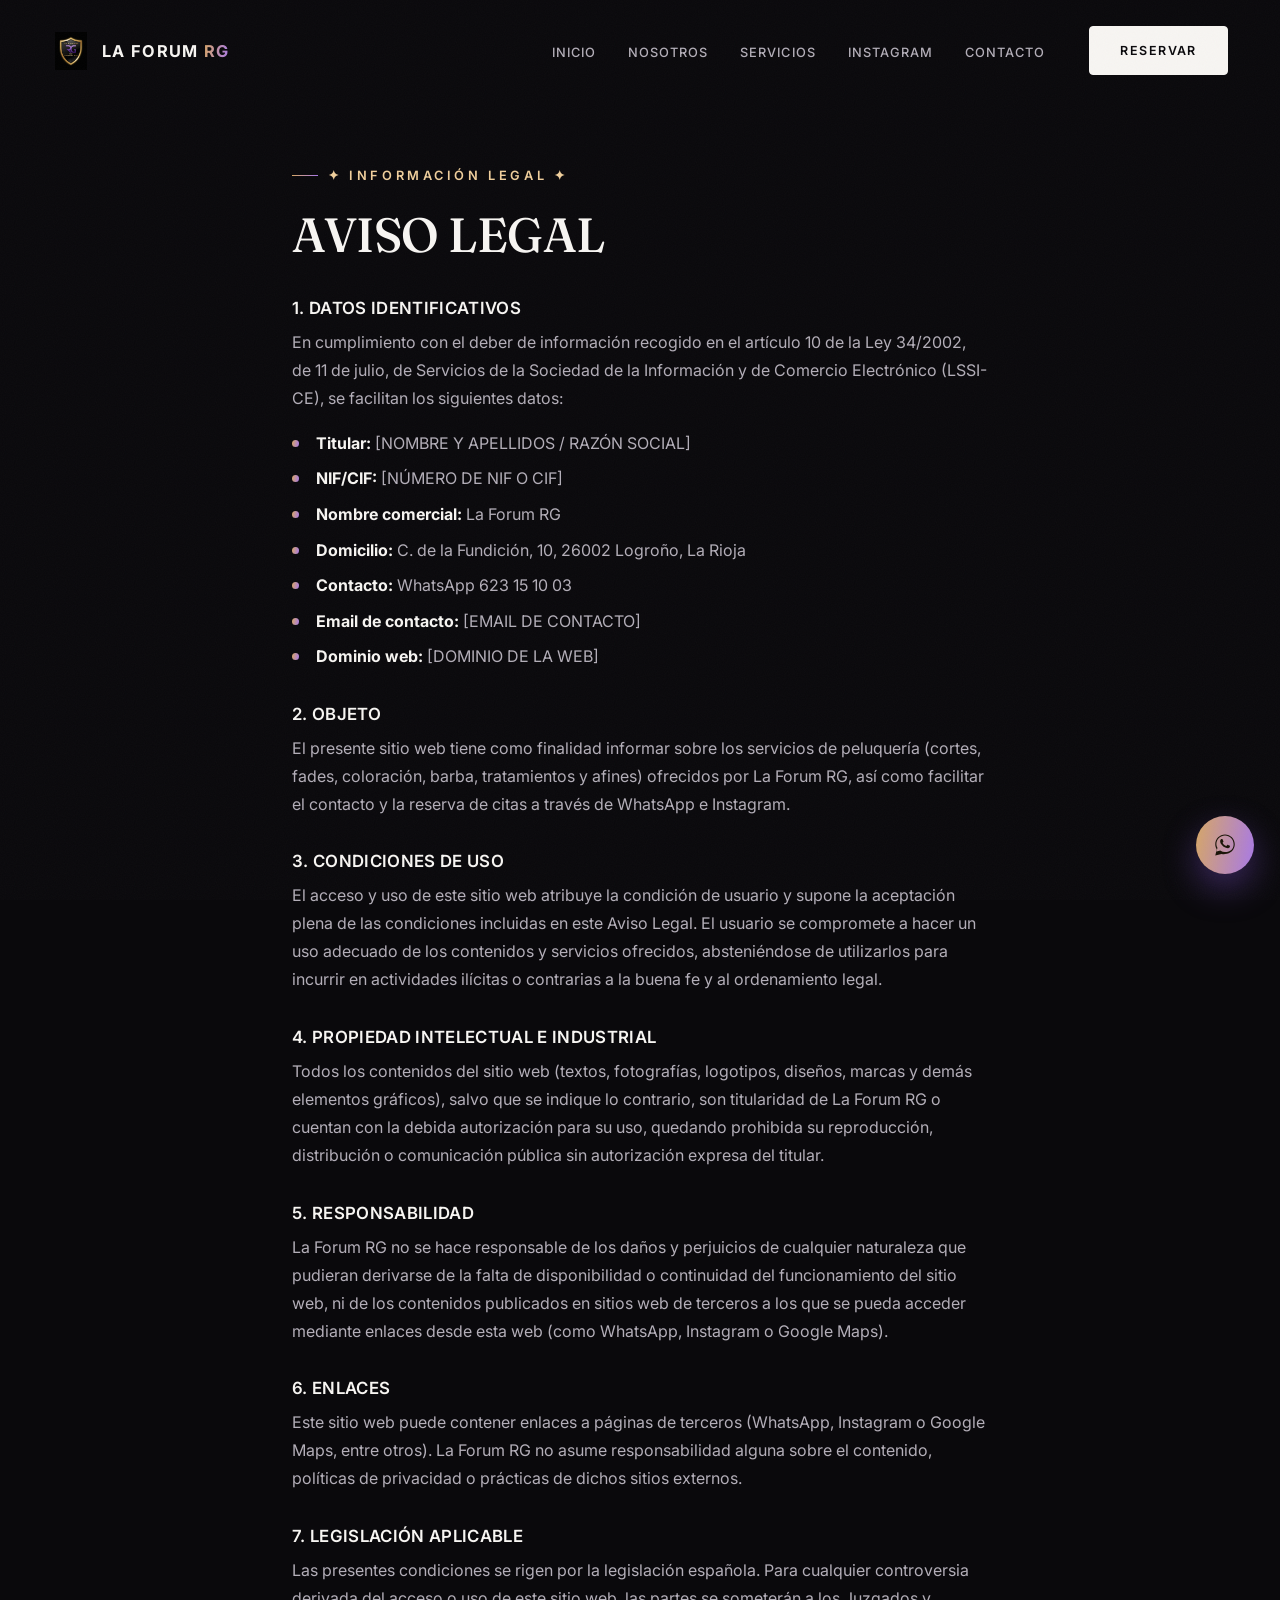
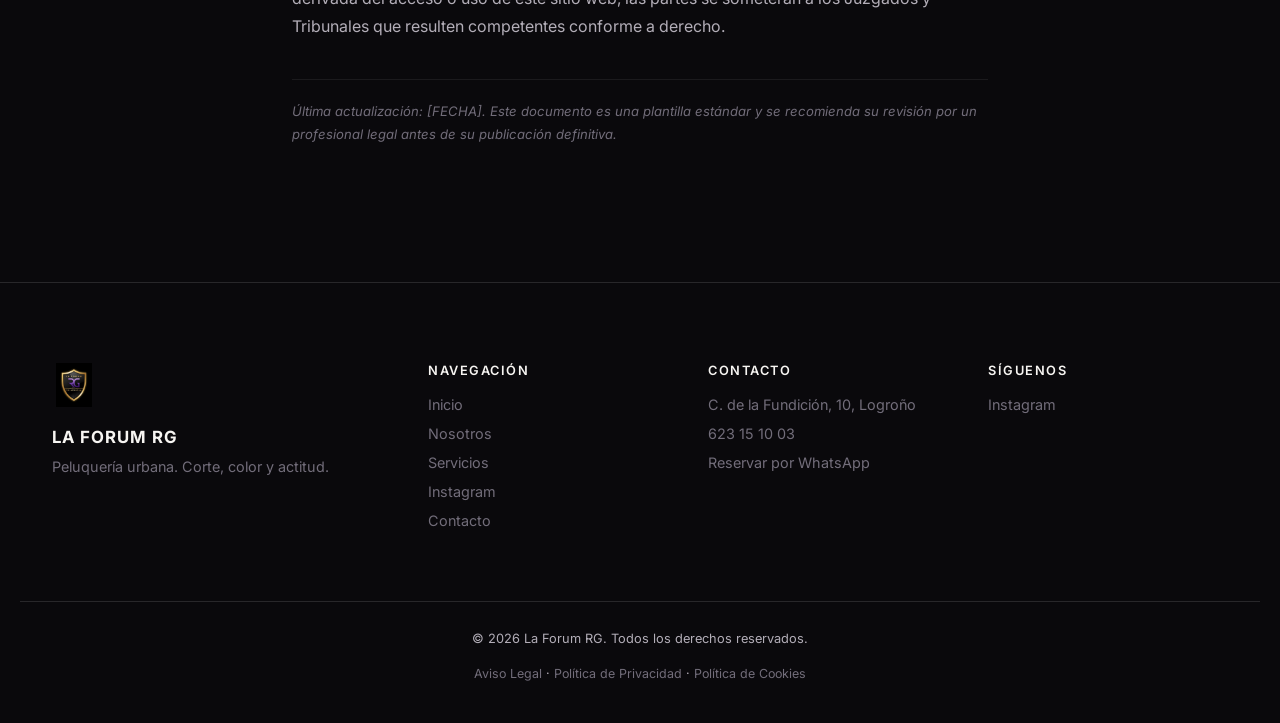
==== aviso-legal.html @ f83488c3 "Add files via upload" ====
<!DOCTYPE html>
<html lang="es">
<head>
<meta charset="UTF-8">
<meta name="viewport" content="width=device-width, initial-scale=1.0">
<title>Aviso Legal | La Forum RG</title>
<meta name="description" content="Aviso legal de La Forum RG, peluquería urbana en Logroño.">
<link rel="icon" type="image/jpeg" href="assets/logo.jpg">

<link rel="preconnect" href="https://fonts.googleapis.com">
<link rel="preconnect" href="https://fonts.gstatic.com" crossorigin>
<link href="https://fonts.googleapis.com/css2?family=Fraunces:opsz,wght@9..144,400;9..144,500;9..144,600&family=Inter:wght@300;400;500;600;700&display=swap" rel="stylesheet">

<link rel="stylesheet" href="css/style.css">
</head>
<body>

<div class="grain"></div>

<!-- ===================== HEADER ===================== -->
<header class="site-header" id="siteHeader">
  <div class="container header-inner">
    <a href="index.html#inicio" class="brand">
      <img src="assets/logo.jpg" alt="La Forum RG logo" class="brand-logo">
      <span class="brand-text">La Forum <span class="accent">RG</span></span>
    </a>

    <nav class="main-nav" id="mainNav">
      <ul>
        <li><a href="index.html#inicio" class="nav-link">Inicio</a></li>
        <li><a href="index.html#nosotros" class="nav-link">Nosotros</a></li>
        <li><a href="index.html#servicios" class="nav-link">Servicios</a></li>
        <li><a href="index.html#instagram" class="nav-link">Instagram</a></li>
        <li><a href="index.html#contacto" class="nav-link">Contacto</a></li>
      </ul>
      <a href="https://wa.me/34623151003?text=Hola%2C%20quiero%20reservar%20una%20cita%20en%20La%20Forum%20RG" target="_blank" rel="noopener" class="btn btn-solid nav-cta">Reservar</a>
    </nav>

    <button class="nav-toggle" id="navToggle" aria-label="Abrir menú" aria-expanded="false">
      <span></span><span></span><span></span>
    </button>
  </div>
</header>

<main>
  <section class="legal-page">
    <div class="container legal-content">
      <span class="overline">✦ Información Legal ✦</span>
      <h1>Aviso Legal</h1>

      <h2>1. Datos identificativos</h2>
      <p>
        En cumplimiento con el deber de información recogido en el artículo 10 de la
        Ley 34/2002, de 11 de julio, de Servicios de la Sociedad de la Información y
        de Comercio Electrónico (LSSI-CE), se facilitan los siguientes datos:
      </p>
      <ul class="legal-list">
        <li><strong>Titular:</strong> [NOMBRE Y APELLIDOS / RAZÓN SOCIAL]</li>
        <li><strong>NIF/CIF:</strong> [NÚMERO DE NIF O CIF]</li>
        <li><strong>Nombre comercial:</strong> La Forum RG</li>
        <li><strong>Domicilio:</strong> C. de la Fundición, 10, 26002 Logroño, La Rioja</li>
        <li><strong>Contacto:</strong> WhatsApp 623 15 10 03</li>
        <li><strong>Email de contacto:</strong> [EMAIL DE CONTACTO]</li>
        <li><strong>Dominio web:</strong> [DOMINIO DE LA WEB]</li>
      </ul>

      <h2>2. Objeto</h2>
      <p>
        El presente sitio web tiene como finalidad informar sobre los servicios de
        peluquería (cortes, fades, coloración, barba, tratamientos y afines) ofrecidos
        por La Forum RG, así como facilitar el contacto y la reserva de citas a través
        de WhatsApp e Instagram.
      </p>

      <h2>3. Condiciones de uso</h2>
      <p>
        El acceso y uso de este sitio web atribuye la condición de usuario y supone la
        aceptación plena de las condiciones incluidas en este Aviso Legal. El usuario se
        compromete a hacer un uso adecuado de los contenidos y servicios ofrecidos,
        absteniéndose de utilizarlos para incurrir en actividades ilícitas o contrarias
        a la buena fe y al ordenamiento legal.
      </p>

      <h2>4. Propiedad intelectual e industrial</h2>
      <p>
        Todos los contenidos del sitio web (textos, fotografías, logotipos, diseños,
        marcas y demás elementos gráficos), salvo que se indique lo contrario, son
        titularidad de La Forum RG o cuentan con la debida autorización para su uso,
        quedando prohibida su reproducción, distribución o comunicación pública sin
        autorización expresa del titular.
      </p>

      <h2>5. Responsabilidad</h2>
      <p>
        La Forum RG no se hace responsable de los daños y perjuicios de cualquier
        naturaleza que pudieran derivarse de la falta de disponibilidad o continuidad
        del funcionamiento del sitio web, ni de los contenidos publicados en sitios web
        de terceros a los que se pueda acceder mediante enlaces desde esta web (como
        WhatsApp, Instagram o Google Maps).
      </p>

      <h2>6. Enlaces</h2>
      <p>
        Este sitio web puede contener enlaces a páginas de terceros (WhatsApp, Instagram
        o Google Maps, entre otros). La Forum RG no asume responsabilidad alguna sobre
        el contenido, políticas de privacidad o prácticas de dichos sitios externos.
      </p>

      <h2>7. Legislación aplicable</h2>
      <p>
        Las presentes condiciones se rigen por la legislación española. Para cualquier
        controversia derivada del acceso o uso de este sitio web, las partes se
        someterán a los Juzgados y Tribunales que resulten competentes conforme a
        derecho.
      </p>

      <p class="legal-note">
        Última actualización: [FECHA]. Este documento es una plantilla estándar y se
        recomienda su revisión por un profesional legal antes de su publicación
        definitiva.
      </p>
    </div>
  </section>
</main>

<!-- ===================== FOOTER ===================== -->
<footer class="site-footer">
  <div class="container footer-inner">
    <div class="footer-brand">
      <img src="assets/logo.jpg" alt="La Forum RG" class="footer-logo">
      <p>La Forum RG</p>
      <span>Peluquería urbana. Corte, color y actitud.</span>
    </div>

    <div class="footer-links">
      <h4>Navegación</h4>
      <a href="index.html#inicio">Inicio</a>
      <a href="index.html#nosotros">Nosotros</a>
      <a href="index.html#servicios">Servicios</a>
      <a href="index.html#instagram">Instagram</a>
      <a href="index.html#contacto">Contacto</a>
    </div>

    <div class="footer-links">
      <h4>Contacto</h4>
      <a href="https://www.google.com/maps/search/?api=1&query=C.+de+la+Fundici%C3%B3n%2C+10%2C+26002+Logro%C3%B1o%2C+La+Rioja" target="_blank" rel="noopener">C. de la Fundición, 10, Logroño</a>
      <a href="https://wa.me/34623151003" target="_blank" rel="noopener">623 15 10 03</a>
      <a href="https://wa.me/34623151003?text=Hola%2C%20quiero%20reservar%20una%20cita%20en%20La%20Forum%20RG" target="_blank" rel="noopener">Reservar por WhatsApp</a>
    </div>

    <div class="footer-links">
      <h4>Síguenos</h4>
      <a href="https://www.instagram.com/laforumrg_peluqueria/" target="_blank" rel="noopener">Instagram</a>
    </div>
  </div>

  <div class="footer-bottom">
    <p>© <span id="year"></span> La Forum RG. Todos los derechos reservados.</p>
    <p class="legal-links">
      <a href="aviso-legal.html">Aviso Legal</a> ·
      <a href="privacidad.html">Política de Privacidad</a> ·
      <a href="cookies.html">Política de Cookies</a>
    </p>
  </div>
</footer>

<a href="https://wa.me/34623151003?text=Hola%2C%20quiero%20reservar%20una%20cita%20en%20La%20Forum%20RG" target="_blank" rel="noopener" class="floating-cta" aria-label="Reservar por WhatsApp">
  <svg viewBox="0 0 32 32" fill="currentColor"><path d="M16.001 3C9.373 3 4 8.373 4 15c0 2.386.703 4.61 1.912 6.474L4 29l7.727-1.877A11.94 11.94 0 0 0 16 27c6.627 0 12-5.373 12-12S22.628 3 16.001 3Zm.001 21.6c-1.98 0-3.83-.54-5.42-1.48l-.39-.23-4.59 1.11 1.13-4.47-.25-.4A9.55 9.55 0 0 1 5.4 15c0-5.85 4.75-10.6 10.6-10.6S26.6 9.15 26.6 15 22.85 24.6 16.002 24.6Zm5.53-7.9c-.3-.15-1.77-.87-2.05-.97-.27-.1-.47-.15-.67.15-.2.3-.77.97-.94 1.17-.17.2-.35.22-.65.07-.3-.15-1.26-.46-2.4-1.47-.89-.79-1.48-1.77-1.66-2.07-.17-.3-.02-.46.13-.61.14-.14.3-.35.45-.52.15-.17.2-.3.3-.5.1-.2.05-.37-.02-.52-.07-.15-.67-1.62-.92-2.22-.24-.58-.49-.5-.67-.51h-.57c-.2 0-.52.07-.79.37-.27.3-1.04 1.02-1.04 2.48 0 1.46 1.07 2.87 1.22 3.07.15.2 2.1 3.2 5.08 4.49.71.31 1.26.49 1.69.63.71.23 1.36.2 1.87.12.57-.08 1.77-.72 2.02-1.42.25-.7.25-1.3.17-1.42-.07-.13-.27-.2-.57-.35Z"/></svg>
</a>

<script src="js/script.js"></script>
</body>
</html>
---- css/style.css ----
/* =============================================================
   LA FORUM RG — Peluquería Urbana — Stylesheet
   Estética: editorial, minimalista, oscura — negro + oro + morado
============================================================= */

:root{
  --black: #0a090c;
  --black-2: #111014;
  --black-3: #18161c;
  --line: rgba(255,255,255,.12);
  --line-soft: rgba(255,255,255,.07);
  --white: #f7f5f2;
  --muted: #b3aeb8;
  --muted-2: #726d7a;
  --gold: #d7a765;
  --gold-light: #f0cf9c;
  --purple: #a879e8;
  --purple-deep: #7c4fd1;
  --gradient: linear-gradient(100deg, var(--gold), var(--purple));

  --font-display: 'Fraunces', serif;
  --font-body: 'Inter', sans-serif;

  --container: 1240px;
  --radius: 4px;
  --transition: .4s cubic-bezier(.25,.8,.25,1);
}

*, *::before, *::after{ box-sizing: border-box; }

html{ scroll-behavior: smooth; }

body{
  margin: 0;
  font-family: var(--font-body);
  font-weight: 400;
  color: var(--muted);
  background: var(--black);
  -webkit-font-smoothing: antialiased;
  overflow-x: hidden;
}

h1, h2, h3, h4{
  font-family: var(--font-display);
  font-weight: 500;
  color: var(--white);
  margin: 0 0 .5em;
  letter-spacing: 0;
}

h1, h2{ text-transform: uppercase; letter-spacing: -.01em; }
h3, h4{ font-family: var(--font-body); font-weight: 600; text-transform: none; }

em{
  font-style: normal;
  font-family: var(--font-display);
  background: var(--gradient);
  -webkit-background-clip: text;
  background-clip: text;
  color: transparent;
}

p{ line-height: 1.75; color: var(--muted); margin: 0 0 1em; }

a{ color: inherit; text-decoration: none; }

img{ max-width: 100%; display: block; }

ul{ list-style: none; margin: 0; padding: 0; }

.container{
  max-width: var(--container);
  margin: 0 auto;
  padding: 0 32px;
}

/* subtle grain texture */
.grain{
  position: fixed;
  inset: 0;
  pointer-events: none;
  z-index: 9999;
  opacity: .03;
  background-image: url("data:image/svg+xml,%3Csvg xmlns='http://www.w3.org/2000/svg' width='120' height='120'%3E%3Cfilter id='n'%3E%3CfeTurbulence type='fractalNoise' baseFrequency='0.9' numOctaves='2' stitchTiles='stitch'/%3E%3C/filter%3E%3Crect width='100%25' height='100%25' filter='url(%23n)'/%3E%3C/svg%3E");
}

/* =============================================================
   PRELOADER
============================================================= */
#preloader{
  position: fixed;
  inset: 0;
  background: var(--black);
  z-index: 10000;
  display: flex;
  align-items: center;
  justify-content: center;
  transition: opacity .6s ease, visibility .6s ease;
}
#preloader.hidden{ opacity: 0; visibility: hidden; }
.preloader-logo{
  width: min(34vw, 180px);
  animation: pulse 1.6s ease-in-out infinite;
  filter: drop-shadow(0 0 24px rgba(168,121,232,.4));
}
@keyframes pulse{
  0%, 100%{ transform: scale(1); opacity: .75; }
  50%{ transform: scale(1.05); opacity: 1; }
}

/* =============================================================
   BUTTONS
============================================================= */
.btn{
  display: inline-flex;
  align-items: center;
  justify-content: center;
  gap: 8px;
  padding: 16px 30px;
  font-family: var(--font-body);
  font-size: .78rem;
  font-weight: 600;
  letter-spacing: .12em;
  text-transform: uppercase;
  border-radius: var(--radius);
  border: 1.5px solid transparent;
  transition: transform var(--transition), box-shadow var(--transition), background var(--transition), color var(--transition), border-color var(--transition);
  cursor: pointer;
  white-space: nowrap;
}
.btn-solid{
  background: var(--white);
  color: #0a090c;
  border-color: var(--white);
}
.btn-solid:hover{ background: var(--gold-light); border-color: var(--gold-light); transform: translateY(-2px); }
.btn-outline{
  background: transparent;
  color: var(--white);
  border-color: rgba(255,255,255,.32);
}
.btn-outline:hover{ border-color: var(--gold); color: var(--gold-light); transform: translateY(-2px); }
.btn-outline-accent{
  background: transparent;
  color: var(--gold-light);
  border-color: var(--gold);
}
.btn-outline-accent:hover{ background: var(--gold); color: #1a1408; transform: translateY(-2px); box-shadow: 0 14px 30px -12px rgba(215,167,101,.5); }

/* =============================================================
   HEADER
============================================================= */
.site-header{
  position: fixed;
  top: 0; left: 0; right: 0;
  z-index: 1000;
  background: transparent;
  border-bottom: 1px solid transparent;
  transition: background var(--transition), border-color var(--transition), padding var(--transition);
  padding: 26px 0;
}
.site-header.scrolled{
  background: rgba(10, 9, 12, 0.9);
  backdrop-filter: blur(12px);
  border-bottom: 1px solid var(--line);
  padding: 16px 0;
}
.header-inner{
  display: flex;
  align-items: center;
  justify-content: space-between;
  gap: 24px;
}
.brand{
  display: flex;
  align-items: center;
  gap: 12px;
}
.brand-logo{
  width: 38px;
  height: 38px;
  object-fit: contain;
}
.brand-text{
  font-family: var(--font-body);
  font-size: 1.02rem;
  font-weight: 700;
  letter-spacing: .08em;
  text-transform: uppercase;
  color: var(--white);
}
.brand-text .accent{
  background: var(--gradient);
  -webkit-background-clip: text;
  background-clip: text;
  color: transparent;
}

.main-nav{ display: flex; align-items: center; gap: 44px; }
.main-nav ul{ display: flex; gap: 32px; }
.nav-link{
  font-family: var(--font-body);
  font-size: .8rem;
  font-weight: 500;
  letter-spacing: .08em;
  text-transform: uppercase;
  color: var(--muted);
  position: relative;
  padding-bottom: 4px;
  transition: color var(--transition);
}
.nav-link:hover, .nav-link.active{ color: var(--white); }

.nav-toggle{
  display: none;
  flex-direction: column;
  justify-content: center;
  gap: 5px;
  width: 34px;
  height: 34px;
  background: none;
  border: none;
  cursor: pointer;
  padding: 0;
}
.nav-toggle span{
  display: block;
  height: 1.5px;
  background: var(--white);
  transition: transform .3s ease, opacity .3s ease;
}
.nav-toggle.open span:nth-child(1){ transform: translateY(6.5px) rotate(45deg); }
.nav-toggle.open span:nth-child(2){ opacity: 0; }
.nav-toggle.open span:nth-child(3){ transform: translateY(-6.5px) rotate(-45deg); }

/* =============================================================
   HERO
============================================================= */
.hero{
  position: relative;
  min-height: 100vh;
  display: flex;
  align-items: center;
  padding-top: 120px;
  overflow: hidden;
  background: var(--black);
}
.hero-bg{
  position: absolute;
  inset: 0;
  z-index: 0;
  background: url("../assets/neon-sign.jpg") center 38% / cover no-repeat;
  filter: brightness(.7) saturate(2.3) contrast(1.1);
  -webkit-mask-image: radial-gradient(ellipse 88% 82% at 50% 42%, black 30%, transparent 92%);
  mask-image: radial-gradient(ellipse 88% 82% at 50% 42%, black 30%, transparent 92%);
}
.hero-scrim{
  position: absolute;
  inset: 0;
  z-index: 0;
  background:
    radial-gradient(ellipse 900px 600px at 12% 15%, rgba(124,79,209,.16), transparent 60%),
    radial-gradient(ellipse 700px 500px at 90% 85%, rgba(215,167,101,.1), transparent 55%),
    linear-gradient(100deg, var(--black) 0%, rgba(10,9,12,.86) 26%, rgba(10,9,12,.5) 46%, rgba(10,9,12,.2) 64%, rgba(10,9,12,.05) 80%, transparent 96%);
}
.hero-inner{
  position: relative;
  z-index: 1;
  max-width: 640px;
  margin: 0;
  margin-left: clamp(20px, 14vw, 260px);
}
.overline{
  display: inline-flex;
  align-items: center;
  gap: 10px;
  font-family: var(--font-body);
  font-size: .8rem;
  font-weight: 600;
  letter-spacing: .28em;
  text-transform: uppercase;
  color: var(--gold-light);
  margin-bottom: 22px;
}
.overline::before{
  content: "";
  width: 26px;
  height: 1px;
  background: var(--gradient);
  display: inline-block;
}
.hero-text h1{
  font-size: clamp(2.3rem, 4.2vw, 3.8rem);
  line-height: 1.16;
  margin-bottom: .45em;
}
.hero-lead{
  max-width: 460px;
  font-size: 1.02rem;
}
.hero-actions{
  display: flex;
  align-items: center;
  gap: 18px;
  flex-wrap: wrap;
  margin: 32px 0 40px;
}
.hero-status{
  display: inline-flex;
  align-items: center;
  gap: 10px;
  font-family: var(--font-body);
  font-size: .82rem;
  letter-spacing: .06em;
  text-transform: uppercase;
  color: var(--muted);
}
.hero-status .dot{
  width: 8px; height: 8px;
  border-radius: 50%;
  background: var(--muted-2);
  box-shadow: 0 0 0 3px rgba(255,255,255,.05);
}
.hero-status.open .dot{ background: #6fe08a; box-shadow: 0 0 0 4px rgba(111,224,138,.16); }
.hero-status.closed .dot{ background: #e0716f; box-shadow: 0 0 0 4px rgba(224,113,111,.16); }

.scroll-cue{
  position: absolute;
  bottom: 36px;
  left: 50%;
  transform: translateX(-50%);
  width: 1px;
  height: 56px;
  background: var(--line);
  z-index: 1;
}
.scroll-cue span{
  position: absolute;
  top: 0; left: -2.5px;
  width: 6px; height: 6px;
  background: var(--gold);
  border-radius: 50%;
  animation: dropDown 2.4s ease-in-out infinite;
}
@keyframes dropDown{
  0%{ top: 0; opacity: 1; }
  100%{ top: 52px; opacity: 0; }
}

/* =============================================================
   MARQUEE
============================================================= */
.marquee{
  position: relative;
  border-top: 1px solid var(--line);
  border-bottom: 1px solid var(--line);
  overflow: hidden;
  background: var(--black-2);
  padding: 20px 0;
}
.marquee::before,
.marquee::after{
  content: "";
  position: absolute;
  top: 0;
  bottom: 0;
  width: clamp(48px, 10%, 180px);
  z-index: 2;
  pointer-events: none;
}
.marquee::before{
  left: 0;
  background: linear-gradient(to right, var(--black-2) 30%, transparent);
}
.marquee::after{
  right: 0;
  background: linear-gradient(to left, var(--black-2) 30%, transparent);
}
.marquee-track{
  display: flex;
  width: max-content;
  animation: scrollLeft 34s linear infinite;
}
.marquee-track span{
  font-family: var(--font-body);
  font-size: 1rem;
  font-weight: 500;
  letter-spacing: .1em;
  text-transform: uppercase;
  color: var(--white);
  white-space: nowrap;
  padding-right: 16px;
}
.marquee-track span em{ padding: 0 16px 0 0; font-size: .9em; }
@keyframes scrollLeft{
  from{ transform: translateX(0); }
  to{ transform: translateX(-50%); }
}

/* =============================================================
   SECTION HEAD (shared)
============================================================= */
.section-head{
  text-align: center;
  max-width: 640px;
  margin: 0 auto 64px;
}
.section-head h2{ font-size: clamp(2rem, 3.6vw, 2.9rem); }
.section-sub{ margin-top: 6px; }

section{ padding: 130px 0; }

/* =============================================================
   ABOUT
============================================================= */
.about-inner{
  display: grid;
  grid-template-columns: .9fr 1.1fr;
  gap: 80px;
  align-items: center;
}
.about-visual{ position: relative; }
.about-photo{
  position: relative;
  width: 100%;
  aspect-ratio: 4/5;
  border-radius: var(--radius);
  overflow: hidden;
  box-shadow: 0 40px 70px -30px rgba(0,0,0,.7);
}
.about-photo img{
  width: 100%; height: 100%;
  object-fit: cover;
  object-position: 30% 55%;
  filter: grayscale(1) contrast(1.08) brightness(.9);
}
.about-photo .about-badge{
  position: absolute;
  top: -20px; left: -20px;
  width: 88px;
  height: 88px;
  border-radius: 50%;
  background: var(--black);
  border: 1px solid var(--line);
  padding: 10px;
  box-shadow: 0 14px 30px rgba(0,0,0,.5);
}
.about-photo .about-badge img{ width: 100%; height: 100%; object-fit: contain; filter: none; }

.about-content h2{ font-size: clamp(2rem, 3.6vw, 2.7rem); }
.about-list{ margin: 28px 0; }
.about-list li{
  display: flex;
  align-items: baseline;
  gap: 18px;
  padding: 16px 0;
  border-bottom: 1px solid var(--line-soft);
  color: var(--white);
  font-size: .98rem;
}
.about-list li span{
  font-family: var(--font-display);
  color: var(--gold);
  font-size: 1.05rem;
}
.about-chips{
  display: flex;
  flex-wrap: wrap;
  gap: 10px;
  margin-top: 32px;
}
.about-chips span{
  font-family: var(--font-body);
  font-size: .78rem;
  font-weight: 500;
  letter-spacing: .06em;
  text-transform: uppercase;
  color: var(--gold-light);
  border: 1px solid var(--line);
  border-radius: 999px;
  padding: 8px 18px;
}

/* =============================================================
   SERVICES
============================================================= */
.services{ background: var(--black-2); border-top: 1px solid var(--line); border-bottom: 1px solid var(--line); }
.services-grid{
  display: grid;
  grid-template-columns: repeat(4, 1fr);
  gap: 20px;
}
.service-card{
  background: var(--black);
  border: 1px solid var(--line-soft);
  border-radius: var(--radius);
  padding: 40px 26px;
  text-align: center;
  transition: border-color var(--transition), transform var(--transition);
  display: flex;
  flex-direction: column;
  align-items: center;
}
.service-card:hover{ border-color: var(--line); transform: translateY(-4px); }
.service-card:hover .service-icon{ color: var(--gold); }
.service-icon{
  width: 42px;
  height: 42px;
  margin: 0 auto 20px;
  color: var(--muted);
  transition: color var(--transition);
}
.service-card h3{ font-size: 1.05rem; margin-bottom: 8px; line-height: 1.25; color: var(--white); }
.service-card p{ font-size: .86rem; }

.services-cta{
  margin-top: 54px;
  text-align: center;
}
.services-cta p{
  font-family: var(--font-body);
  font-size: 1.05rem;
  font-weight: 500;
  color: var(--white);
  margin-bottom: 20px;
}

/* =============================================================
   INSTAGRAM FEATURE
============================================================= */
.instagram{ background: var(--black); }
.insta-card{
  max-width: 880px;
  margin: 0 auto;
  border: 1px solid var(--line);
  border-radius: var(--radius);
  background: var(--black-2);
  padding: 64px 56px;
  display: flex;
  align-items: center;
  gap: 44px;
  flex-wrap: wrap;
  justify-content: center;
  text-align: center;
}
.insta-icon{
  width: 60px;
  height: 60px;
  flex-shrink: 0;
  color: var(--gold);
}
.insta-card h3{
  font-family: var(--font-display);
  text-transform: uppercase;
  font-size: clamp(1.5rem, 2.6vw, 2rem);
  margin-bottom: 10px;
}
.insta-card p{ max-width: 440px; margin: 0 auto 22px; }
.insta-handle{
  display: block;
  font-family: var(--font-body);
  font-weight: 600;
  color: var(--gold-light);
  letter-spacing: .04em;
  margin-bottom: 6px;
  font-size: 1rem;
}

/* =============================================================
   CONTACT
============================================================= */
.contact{ background: var(--black-2); border-top: 1px solid var(--line); }
.contact-inner{
  display: grid;
  grid-template-columns: 1fr 1fr;
  gap: 70px;
  align-items: start;
}
.contact-info h2{ font-size: clamp(2rem, 3.6vw, 2.7rem); }
.contact-list{ margin: 30px 0; }
.contact-list li{
  padding: 18px 0;
  border-bottom: 1px solid var(--line-soft);
  display: flex;
  flex-direction: column;
  gap: 3px;
}
.contact-list strong{
  font-family: var(--font-body);
  font-size: .78rem;
  font-weight: 600;
  letter-spacing: .12em;
  text-transform: uppercase;
  color: var(--gold-light);
}
.contact-list span{ color: var(--muted); font-size: .98rem; }
.contact-list span a{ color: var(--white); border-bottom: 1px solid var(--line); transition: color var(--transition), border-color var(--transition); }
.contact-list span a:hover{ color: var(--gold-light); border-color: var(--gold); }
.social-links{ display: flex; gap: 14px; flex-wrap: wrap; margin-top: 10px; }
.social-links a{
  display: inline-flex;
  align-items: center;
  gap: 10px;
  font-family: var(--font-body);
  font-size: .82rem;
  font-weight: 500;
  letter-spacing: .04em;
  text-transform: uppercase;
  color: var(--white);
  border: 1px solid rgba(255,255,255,.28);
  border-radius: var(--radius);
  padding: 12px 20px;
  transition: border-color var(--transition), color var(--transition), transform var(--transition);
}
.social-links a:hover{ border-color: var(--gold); color: var(--gold-light); transform: translateY(-2px); }
.social-icon{ width: 17px; height: 17px; }

.map-card{
  position: relative;
  border: 1px solid var(--line);
  border-radius: var(--radius);
  overflow: hidden;
  background: var(--black-3);
}
.map-card iframe{
  width: 100%;
  height: 380px;
  border: 0;
  display: block;
  filter: grayscale(.4) contrast(1.1) invert(.92) brightness(.9);
  pointer-events: none;
}
.map-overlay-link{
  position: absolute;
  inset: 0;
  z-index: 2;
}
.map-caption{
  position: absolute;
  left: 0; right: 0; bottom: 0;
  z-index: 3;
  pointer-events: none;
  display: flex;
  align-items: center;
  justify-content: space-between;
  gap: 12px;
  padding: 18px 22px;
  background: linear-gradient(to top, rgba(10,9,12,.94), transparent);
}
.map-caption span{
  font-family: var(--font-body);
  color: var(--white);
  font-size: .88rem;
  letter-spacing: .02em;
}
.map-caption .map-cta{
  font-family: var(--font-body);
  font-weight: 600;
  font-size: .78rem;
  letter-spacing: .1em;
  text-transform: uppercase;
  color: var(--gold-light);
}

/* =============================================================
   FOOTER
============================================================= */
.site-footer{
  background: var(--black);
  color: var(--muted-2);
  padding: 80px 0 0;
  border-top: 1px solid var(--line);
}
.footer-inner{
  display: grid;
  grid-template-columns: 1.4fr 1fr 1fr 1fr;
  gap: 40px;
  padding-bottom: 60px;
  border-bottom: 1px solid var(--line);
}
.footer-logo{
  width: 44px;
  height: 44px;
  object-fit: contain;
  margin-bottom: 16px;
}
.footer-brand p{
  font-family: var(--font-body);
  color: var(--white);
  font-size: 1.05rem;
  font-weight: 700;
  letter-spacing: .06em;
  text-transform: uppercase;
  margin-bottom: 4px;
}
.footer-brand span{ font-size: .9rem; }
.footer-links h4{
  color: var(--white);
  font-size: .8rem;
  font-weight: 600;
  letter-spacing: .12em;
  text-transform: uppercase;
  margin-bottom: 18px;
  font-family: var(--font-body);
}
.footer-links a, .footer-links p{
  display: block;
  margin-bottom: 12px;
  font-size: .9rem;
  color: var(--muted-2);
}
.footer-links a:hover{ color: var(--gold-light); }
.footer-bottom{
  text-align: center;
  padding: 26px 0;
  font-size: .8rem;
}
.legal-links{
  margin-top: 8px;
  font-size: .78rem;
}
.legal-links a{ color: var(--muted-2); }
.legal-links a:hover{ color: var(--gold-light); }

/* =============================================================
   LEGAL PAGES
============================================================= */
.legal-page{
  padding: 160px 0 120px;
}
.legal-content{
  max-width: 760px;
}
.legal-content h1{
  font-size: clamp(2.2rem, 4vw, 3rem);
  margin-bottom: .3em;
}
.legal-content h2{
  font-size: 1.05rem;
  font-family: var(--font-body);
  font-weight: 600;
  letter-spacing: .02em;
  color: var(--white);
  margin: 2em 0 .6em;
}
.legal-content p{ margin-bottom: 1.2em; }
.legal-content a{ color: var(--gold-light); border-bottom: 1px solid var(--line); }
.legal-content a:hover{ color: var(--gold); }
.legal-list{
  margin: 0 0 1.2em;
  padding-left: 0;
}
.legal-list li{
  position: relative;
  padding-left: 24px;
  margin-bottom: 10px;
  color: var(--muted);
  line-height: 1.6;
}
.legal-list li strong{ color: var(--white); }
.legal-list li::before{
  content: "";
  position: absolute;
  left: 0;
  top: 9px;
  width: 7px;
  height: 7px;
  border-radius: 50%;
  background: var(--gradient);
}
.legal-note{
  margin-top: 3em;
  padding-top: 1.5em;
  border-top: 1px solid var(--line-soft);
  font-size: .82rem;
  font-style: italic;
  color: var(--muted-2);
}

/* =============================================================
   FLOATING WHATSAPP BUTTON
============================================================= */
.floating-cta{
  position: fixed;
  bottom: 26px;
  right: 26px;
  width: 58px;
  height: 58px;
  border-radius: 50%;
  background: var(--gradient);
  color: #1a1408;
  display: flex;
  align-items: center;
  justify-content: center;
  box-shadow: 0 14px 34px rgba(124,79,209,.4);
  z-index: 900;
}
.floating-cta svg{ width: 26px; height: 26px; }

/* =============================================================
   REVEAL ANIMATION
============================================================= */
[data-reveal]{
  opacity: 0;
  transform: translateY(28px);
  transition: opacity .8s ease, transform .8s ease;
}
[data-reveal].in-view{
  opacity: 1;
  transform: translateY(0);
}

/* =============================================================
   RESPONSIVE
============================================================= */
@media (max-width: 980px){
  .hero-inner{ margin-left: 0; }
  .about-inner, .contact-inner{
    grid-template-columns: 1fr;
  }
  .about-visual{ margin-bottom: 10px; max-width: 380px; }
  .services-grid{ grid-template-columns: repeat(2, 1fr); }
  .footer-inner{ grid-template-columns: 1fr 1fr; }
  .insta-card{ padding: 48px 32px; text-align: center; flex-direction: column; }

  .main-nav{
    position: fixed;
    top: 0; right: -100%;
    width: min(320px, 82vw);
    height: 100vh;
    background: var(--black-2);
    border-left: 1px solid var(--line);
    flex-direction: column;
    justify-content: center;
    align-items: flex-start;
    padding: 40px;
    gap: 40px;
    transition: right var(--transition);
    box-shadow: -10px 0 40px rgba(0,0,0,.4);
  }
  .main-nav.open{ right: 0; }
  .main-nav ul{ flex-direction: column; gap: 24px; }
  .nav-toggle{ display: flex; }
  .floating-cta{ display: flex; }
}

@media (max-width: 620px){
  section{ padding: 90px 0; }
  .services-grid{ grid-template-columns: repeat(2, 1fr); }
  .service-card{ padding: 30px 16px; }
  .hero-actions{ flex-wrap: wrap; gap: 16px; }
  .map-card iframe{ height: 300px; }
}
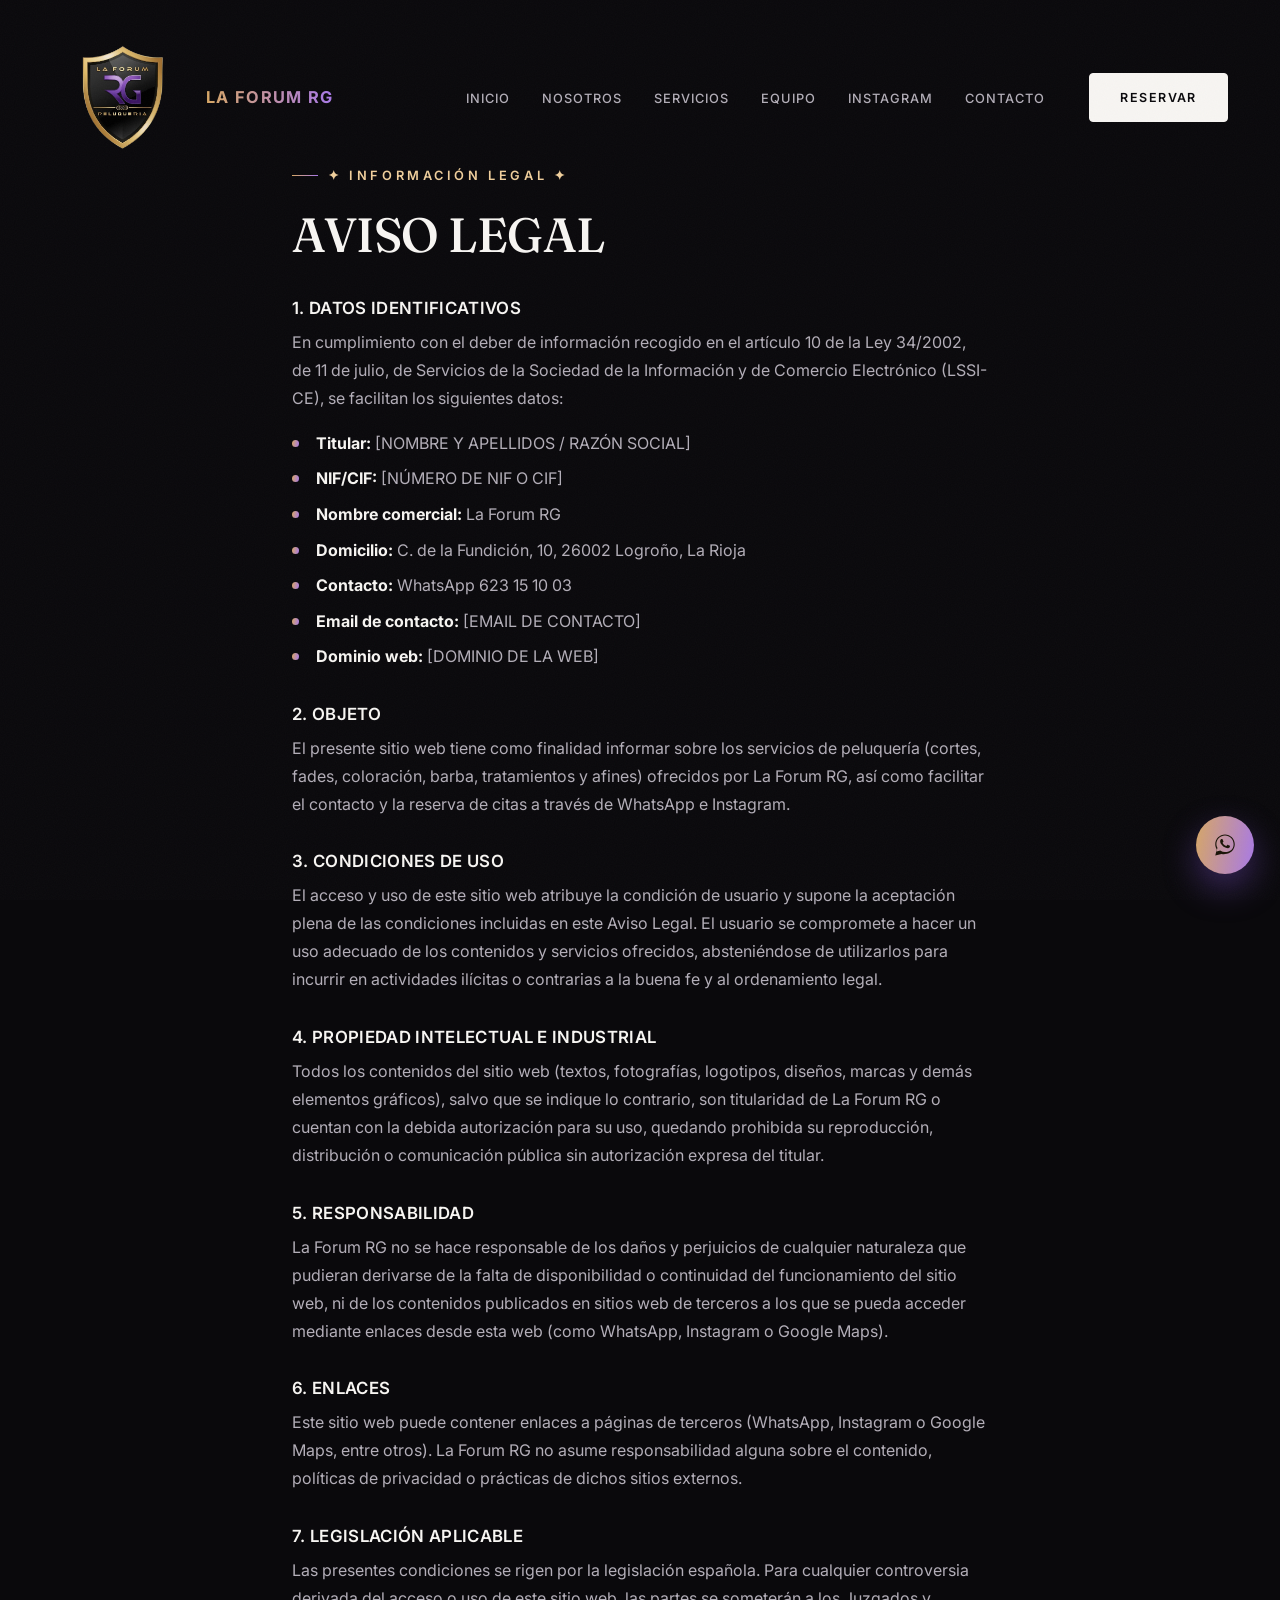
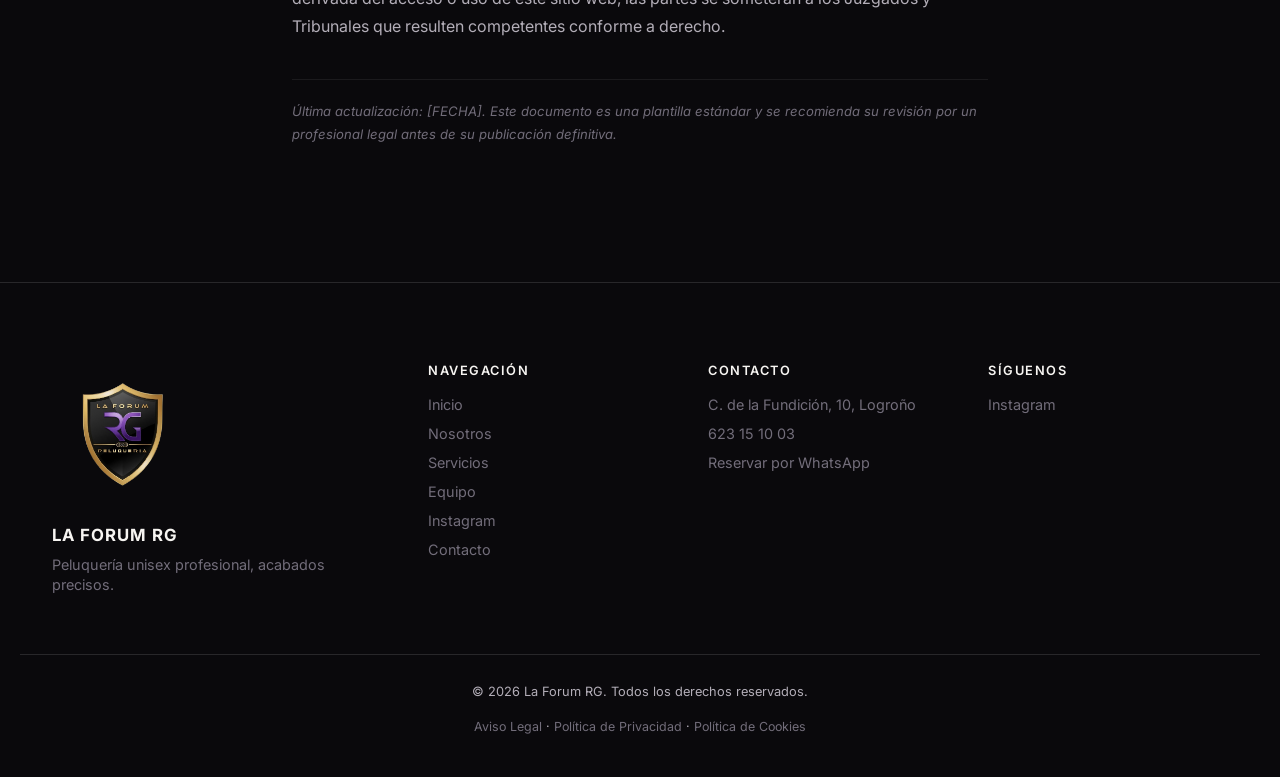
==== commit aae4fd7f: "Add files via upload" ====
--- a/aviso-legal.html
+++ b/aviso-legal.html
@@ -21,8 +21,8 @@
 <header class="site-header" id="siteHeader">
   <div class="container header-inner">
     <a href="index.html#inicio" class="brand">
-      <img src="assets/logo.jpg" alt="La Forum RG logo" class="brand-logo">
-      <span class="brand-text">La Forum <span class="accent">RG</span></span>
+      <img src="assets/logopng.png" alt="La Forum RG logo" class="brand-logo">
+      <span class="brand-text">La Forum RG</span>
     </a>
 
     <nav class="main-nav" id="mainNav">
@@ -30,6 +30,7 @@
         <li><a href="index.html#inicio" class="nav-link">Inicio</a></li>
         <li><a href="index.html#nosotros" class="nav-link">Nosotros</a></li>
         <li><a href="index.html#servicios" class="nav-link">Servicios</a></li>
+        <li><a href="index.html#equipo" class="nav-link">Equipo</a></li>
         <li><a href="index.html#instagram" class="nav-link">Instagram</a></li>
         <li><a href="index.html#contacto" class="nav-link">Contacto</a></li>
       </ul>
@@ -127,9 +128,9 @@
 <footer class="site-footer">
   <div class="container footer-inner">
     <div class="footer-brand">
-      <img src="assets/logo.jpg" alt="La Forum RG" class="footer-logo">
+      <img src="assets/logopng.png" alt="La Forum RG" class="footer-logo">
       <p>La Forum RG</p>
-      <span>Peluquería urbana. Corte, color y actitud.</span>
+      <span>Peluquería unisex profesional, acabados precisos.</span>
     </div>
 
     <div class="footer-links">
@@ -137,13 +138,14 @@
       <a href="index.html#inicio">Inicio</a>
       <a href="index.html#nosotros">Nosotros</a>
       <a href="index.html#servicios">Servicios</a>
+      <a href="index.html#equipo">Equipo</a>
       <a href="index.html#instagram">Instagram</a>
       <a href="index.html#contacto">Contacto</a>
     </div>
 
     <div class="footer-links">
       <h4>Contacto</h4>
-      <a href="https://www.google.com/maps/search/?api=1&query=C.+de+la+Fundici%C3%B3n%2C+10%2C+26002+Logro%C3%B1o%2C+La+Rioja" target="_blank" rel="noopener">C. de la Fundición, 10, Logroño</a>
+      <a href="https://www.google.com/maps/place/LA+FORUM+RG/@42.4629058,-2.4551355,832m/data=!3m2!1e3!4b1!4m6!3m5!1s0xd5aab7f657d8eff:0x167f888aac8e5c73!8m2!3d42.4629019!4d-2.4525606!16s%2Fg%2F11vrffrql3?entry=ttu&amp;g_ep=EgoyMDI2MDcwOC4wIKXMDSoASAFQAw%3D%3D" target="_blank" rel="noopener">C. de la Fundición, 10, Logroño</a>
       <a href="https://wa.me/34623151003" target="_blank" rel="noopener">623 15 10 03</a>
       <a href="https://wa.me/34623151003?text=Hola%2C%20quiero%20reservar%20una%20cita%20en%20La%20Forum%20RG" target="_blank" rel="noopener">Reservar por WhatsApp</a>
     </div>
--- a/css/style.css
+++ b/css/style.css
@@ -99,9 +99,9 @@
 }
 #preloader.hidden{ opacity: 0; visibility: hidden; }
 .preloader-logo{
-  width: min(34vw, 180px);
+  width: min(42vw, 260px);
   animation: pulse 1.6s ease-in-out infinite;
-  filter: drop-shadow(0 0 24px rgba(168,121,232,.4));
+  filter: drop-shadow(0 0 30px rgba(168,121,232,.45));
 }
 @keyframes pulse{
   0%, 100%{ transform: scale(1); opacity: .75; }
@@ -146,6 +146,14 @@
   border-color: var(--gold);
 }
 .btn-outline-accent:hover{ background: var(--gold); color: #1a1408; transform: translateY(-2px); box-shadow: 0 14px 30px -12px rgba(215,167,101,.5); }
+.btn-gold{
+  background: linear-gradient(135deg, #f3d9a4, #d7a765 55%, #a97c3d);
+  color: #1a1408;
+  border-radius: 999px;
+  border-color: transparent;
+  box-shadow: 0 14px 30px -12px rgba(215,167,101,.5);
+}
+.btn-gold:hover{ transform: translateY(-2px); box-shadow: 0 18px 36px -12px rgba(215,167,101,.65); }
 
 /* =============================================================
    HEADER
@@ -177,8 +185,8 @@
   gap: 12px;
 }
 .brand-logo{
-  width: 38px;
-  height: 38px;
+  width: 142px;
+  height: 142px;
   object-fit: contain;
 }
 .brand-text{
@@ -187,10 +195,7 @@
   font-weight: 700;
   letter-spacing: .08em;
   text-transform: uppercase;
-  color: var(--white);
-}
-.brand-text .accent{
-  background: var(--gradient);
+  background: linear-gradient(90deg, var(--gold), var(--purple));
   -webkit-background-clip: text;
   background-clip: text;
   color: transparent;
@@ -249,24 +254,21 @@
   position: absolute;
   inset: 0;
   z-index: 0;
-  background: url("../assets/neon-sign.jpg") center 38% / cover no-repeat;
-  filter: brightness(.7) saturate(2.3) contrast(1.1);
-  -webkit-mask-image: radial-gradient(ellipse 88% 82% at 50% 42%, black 30%, transparent 92%);
-  mask-image: radial-gradient(ellipse 88% 82% at 50% 42%, black 30%, transparent 92%);
+  background: url("../assets/neon-sign.jpg") 142% 40% / 75% auto no-repeat;
+  filter: saturate(1.8) contrast(1.15) brightness(1.15);
+  -webkit-mask-image: linear-gradient(90deg, transparent 0%, transparent 24%, black 52%);
+  mask-image: linear-gradient(90deg, transparent 0%, transparent 24%, black 52%);
 }
 .hero-scrim{
   position: absolute;
   inset: 0;
   z-index: 0;
-  background:
-    radial-gradient(ellipse 900px 600px at 12% 15%, rgba(124,79,209,.16), transparent 60%),
-    radial-gradient(ellipse 700px 500px at 90% 85%, rgba(215,167,101,.1), transparent 55%),
-    linear-gradient(100deg, var(--black) 0%, rgba(10,9,12,.86) 26%, rgba(10,9,12,.5) 46%, rgba(10,9,12,.2) 64%, rgba(10,9,12,.05) 80%, transparent 96%);
+  background: linear-gradient(90deg, var(--black) 0%, var(--black) 22%, rgba(10,9,12,.85) 34%, rgba(10,9,12,.5) 44%, rgba(10,9,12,.18) 54%, transparent 64%);
 }
 .hero-inner{
   position: relative;
   z-index: 1;
-  max-width: 640px;
+  max-width: 720px;
   margin: 0;
   margin-left: clamp(20px, 14vw, 260px);
 }
@@ -290,7 +292,7 @@
   display: inline-block;
 }
 .hero-text h1{
-  font-size: clamp(2.3rem, 4.2vw, 3.8rem);
+  font-size: clamp(2rem, 3.6vw, 3rem);
   line-height: 1.16;
   margin-bottom: .45em;
 }
@@ -364,17 +366,17 @@
   position: absolute;
   top: 0;
   bottom: 0;
-  width: clamp(48px, 10%, 180px);
+  width: clamp(40px, 6%, 110px);
   z-index: 2;
   pointer-events: none;
 }
 .marquee::before{
   left: 0;
-  background: linear-gradient(to right, var(--black-2) 30%, transparent);
+  background: linear-gradient(to right, var(--black-2), transparent);
 }
 .marquee::after{
   right: 0;
-  background: linear-gradient(to left, var(--black-2) 30%, transparent);
+  background: linear-gradient(to left, var(--black-2), transparent);
 }
 .marquee-track{
   display: flex;
@@ -387,11 +389,18 @@
   font-weight: 500;
   letter-spacing: .1em;
   text-transform: uppercase;
-  color: var(--white);
+  color: var(--gold-light);
   white-space: nowrap;
   padding-right: 16px;
 }
-.marquee-track span em{ padding: 0 16px 0 0; font-size: .9em; }
+.marquee-track span em{
+  padding: 0 16px 0 0;
+  font-size: .9em;
+  background: none;
+  -webkit-background-clip: unset;
+  background-clip: unset;
+  color: var(--white);
+}
 @keyframes scrollLeft{
   from{ transform: translateX(0); }
   to{ transform: translateX(-50%); }
@@ -407,6 +416,8 @@
 }
 .section-head h2{ font-size: clamp(2rem, 3.6vw, 2.9rem); }
 .section-sub{ margin-top: 6px; }
+.team .section-head{ max-width: 760px; }
+.team .section-head h2{ font-size: clamp(1.7rem, 3.4vw, 2.6rem); white-space: nowrap; }
 
 section{ padding: 130px 0; }
 
@@ -419,35 +430,34 @@
   gap: 80px;
   align-items: center;
 }
-.about-visual{ position: relative; }
-.about-photo{
+.about-visual{ position: relative; padding: 22px; }
+.about-frame{
   position: relative;
   width: 100%;
+}
+.about-frame::before,
+.about-frame::after{
+  content: "";
+  position: absolute;
+  z-index: 0;
+  border: 1.5px solid rgba(168,121,232,.7);
+  box-shadow: 0 0 14px rgba(168,121,232,.35);
+  pointer-events: none;
+}
+.about-frame::before{ inset: -22px -22px 22px 22px; }
+.about-frame::after{ inset: 22px 22px -22px -22px; border-color: rgba(168,121,232,.4); }
+.about-frame img{
+  position: relative;
+  z-index: 1;
+  width: 100%;
+  height: auto;
   aspect-ratio: 4/5;
-  border-radius: var(--radius);
-  overflow: hidden;
-  box-shadow: 0 40px 70px -30px rgba(0,0,0,.7);
-}
-.about-photo img{
-  width: 100%; height: 100%;
   object-fit: cover;
-  object-position: 30% 55%;
-  filter: grayscale(1) contrast(1.08) brightness(.9);
-}
-.about-photo .about-badge{
-  position: absolute;
-  top: -20px; left: -20px;
-  width: 88px;
-  height: 88px;
-  border-radius: 50%;
-  background: var(--black);
-  border: 1px solid var(--line);
-  padding: 10px;
-  box-shadow: 0 14px 30px rgba(0,0,0,.5);
-}
-.about-photo .about-badge img{ width: 100%; height: 100%; object-fit: contain; filter: none; }
-
-.about-content h2{ font-size: clamp(2rem, 3.6vw, 2.7rem); }
+  object-position: 30% 25%;
+  box-shadow: 0 40px 70px -30px rgba(0,0,0,.75);
+}
+
+.about-content h2{ font-size: clamp(.85rem, 4.4vw, 2.2rem); white-space: nowrap; }
 .about-list{ margin: 28px 0; }
 .about-list li{
   display: flex;
@@ -476,6 +486,7 @@
   letter-spacing: .06em;
   text-transform: uppercase;
   color: var(--gold-light);
+  background: rgba(255,255,255,.04);
   border: 1px solid var(--line);
   border-radius: 999px;
   padding: 8px 18px;
@@ -510,7 +521,7 @@
   color: var(--muted);
   transition: color var(--transition);
 }
-.service-card h3{ font-size: 1.05rem; margin-bottom: 8px; line-height: 1.25; color: var(--white); }
+.service-card h3{ font-size: 1.05rem; margin-bottom: 8px; line-height: 1.25; color: var(--gold-light); }
 .service-card p{ font-size: .86rem; }
 
 .services-cta{
@@ -526,44 +537,82 @@
 }
 
 /* =============================================================
+   TEAM
+============================================================= */
+.team{ background: var(--black-2); border-top: 1px solid var(--line); border-bottom: 1px solid var(--line); }
+.team-grid{
+  display: grid;
+  grid-template-columns: repeat(3, 1fr);
+  gap: 24px;
+}
+.team-card{
+  position: relative;
+  overflow: hidden;
+  border-radius: var(--radius);
+  border: 1px solid var(--line);
+  background: var(--black);
+}
+.team-card img{
+  width: 100%;
+  aspect-ratio: 3/4;
+  object-fit: cover;
+  display: block;
+  transition: transform .6s ease;
+}
+.team-card:hover img{ transform: scale(1.06); }
+.team-name{
+  position: absolute;
+  left: 0; right: 0; bottom: 0;
+  padding: 22px 20px;
+  background: linear-gradient(to top, rgba(10,9,12,.92), transparent);
+  font-family: 'Mr Dafoe', cursive;
+  font-weight: 400;
+  letter-spacing: .01em;
+  text-transform: none;
+  font-size: 2rem;
+}
+.team-name span{
+  color: var(--white);
+}
+
+/* =============================================================
    INSTAGRAM FEATURE
 ============================================================= */
 .instagram{ background: var(--black); }
 .insta-card{
-  max-width: 880px;
+  max-width: 720px;
   margin: 0 auto;
-  border: 1px solid var(--line);
-  border-radius: var(--radius);
+  border: 1.5px solid rgba(215,167,101,.55);
+  border-radius: 24px;
   background: var(--black-2);
-  padding: 64px 56px;
-  display: flex;
-  align-items: center;
-  gap: 44px;
-  flex-wrap: wrap;
-  justify-content: center;
+  padding: 44px 48px;
+  display: flex;
+  flex-direction: column;
+  align-items: center;
   text-align: center;
-}
-.insta-icon{
-  width: 60px;
-  height: 60px;
-  flex-shrink: 0;
-  color: var(--gold);
+  box-shadow: 0 0 46px rgba(215,167,101,.14), 0 40px 80px -30px rgba(124,79,209,.3);
+}
+.insta-icon-gloss{
+  width: 72px;
+  height: 72px;
+  margin-bottom: 12px;
+  filter: drop-shadow(0 6px 14px rgba(0,0,0,.45)) drop-shadow(0 0 18px rgba(215,167,101,.35));
 }
 .insta-card h3{
   font-family: var(--font-display);
   text-transform: uppercase;
-  font-size: clamp(1.5rem, 2.6vw, 2rem);
-  margin-bottom: 10px;
-}
-.insta-card p{ max-width: 440px; margin: 0 auto 22px; }
+  font-size: clamp(1.1rem, 1.9vw, 1.4rem);
+  margin: 4px 0 10px;
+}
+.insta-card p{ max-width: 420px; margin: 0 auto 20px; }
 .insta-handle{
   display: block;
   font-family: var(--font-body);
   font-weight: 600;
   color: var(--gold-light);
   letter-spacing: .04em;
-  margin-bottom: 6px;
-  font-size: 1rem;
+  font-size: .92rem;
+  margin-bottom: 2px;
 }
 
 /* =============================================================
@@ -618,7 +667,7 @@
 .map-card{
   position: relative;
   border: 1px solid var(--line);
-  border-radius: var(--radius);
+  border-radius: 16px;
   overflow: hidden;
   background: var(--black-3);
 }
@@ -637,21 +686,14 @@
 }
 .map-caption{
   position: absolute;
-  left: 0; right: 0; bottom: 0;
+  right: 18px; bottom: 16px;
   z-index: 3;
   pointer-events: none;
-  display: flex;
-  align-items: center;
-  justify-content: space-between;
-  gap: 12px;
-  padding: 18px 22px;
-  background: linear-gradient(to top, rgba(10,9,12,.94), transparent);
-}
-.map-caption span{
-  font-family: var(--font-body);
-  color: var(--white);
-  font-size: .88rem;
-  letter-spacing: .02em;
+  padding: 8px 14px;
+  background: rgba(10,9,12,.75);
+  border: 1px solid var(--line);
+  border-radius: 8px;
+  backdrop-filter: blur(4px);
 }
 .map-caption .map-cta{
   font-family: var(--font-body);
@@ -660,6 +702,83 @@
   letter-spacing: .1em;
   text-transform: uppercase;
   color: var(--gold-light);
+}
+
+.map-info{
+  position: absolute;
+  top: 16px; left: 16px;
+  z-index: 3;
+  pointer-events: none;
+  max-width: 240px;
+  background: rgba(10,9,12,.88);
+  border: 1px solid var(--line);
+  border-radius: 10px;
+  padding: 14px 18px;
+  backdrop-filter: blur(6px);
+}
+.map-info strong{
+  display: block;
+  font-family: var(--font-body);
+  font-weight: 700;
+  letter-spacing: .06em;
+  text-transform: uppercase;
+  color: var(--white);
+  font-size: .85rem;
+  margin-bottom: 6px;
+}
+.map-info span{
+  display: block;
+  font-size: .76rem;
+  line-height: 1.5;
+  color: var(--muted);
+}
+.map-status{
+  display: flex;
+  align-items: center;
+  gap: 8px;
+  margin-top: 10px;
+  font-size: .72rem;
+  letter-spacing: .06em;
+  text-transform: uppercase;
+  color: var(--muted);
+}
+.map-status .dot{
+  width: 7px; height: 7px;
+  border-radius: 50%;
+  background: var(--muted-2);
+  flex-shrink: 0;
+}
+.map-status.open .dot{ background: #6fe08a; box-shadow: 0 0 0 3px rgba(111,224,138,.16); }
+.map-status.closed .dot{ background: #e0716f; box-shadow: 0 0 0 3px rgba(224,113,111,.16); }
+
+.map-pin{
+  position: absolute;
+  top: 50%; left: 50%;
+  transform: translate(-50%, -68%);
+  z-index: 3;
+  pointer-events: none;
+  display: flex;
+  flex-direction: column;
+  align-items: center;
+  gap: 8px;
+}
+.map-pin svg{
+  width: 26px;
+  height: 26px;
+  filter: drop-shadow(0 4px 10px rgba(0,0,0,.5));
+}
+.map-pin .pin-label{
+  background: rgba(10,9,12,.85);
+  border: 1px solid rgba(215,167,101,.4);
+  padding: 5px 12px;
+  border-radius: 6px;
+  font-family: var(--font-body);
+  font-weight: 600;
+  font-size: .7rem;
+  letter-spacing: .06em;
+  text-transform: uppercase;
+  color: var(--gold-light);
+  white-space: nowrap;
 }
 
 /* =============================================================
@@ -679,8 +798,8 @@
   border-bottom: 1px solid var(--line);
 }
 .footer-logo{
-  width: 44px;
-  height: 44px;
+  width: 142px;
+  height: 142px;
   object-fit: contain;
   margin-bottom: 16px;
 }
@@ -820,6 +939,7 @@
   }
   .about-visual{ margin-bottom: 10px; max-width: 380px; }
   .services-grid{ grid-template-columns: repeat(2, 1fr); }
+  .team-grid{ grid-template-columns: repeat(2, 1fr); }
   .footer-inner{ grid-template-columns: 1fr 1fr; }
   .insta-card{ padding: 48px 32px; text-align: center; flex-direction: column; }
 
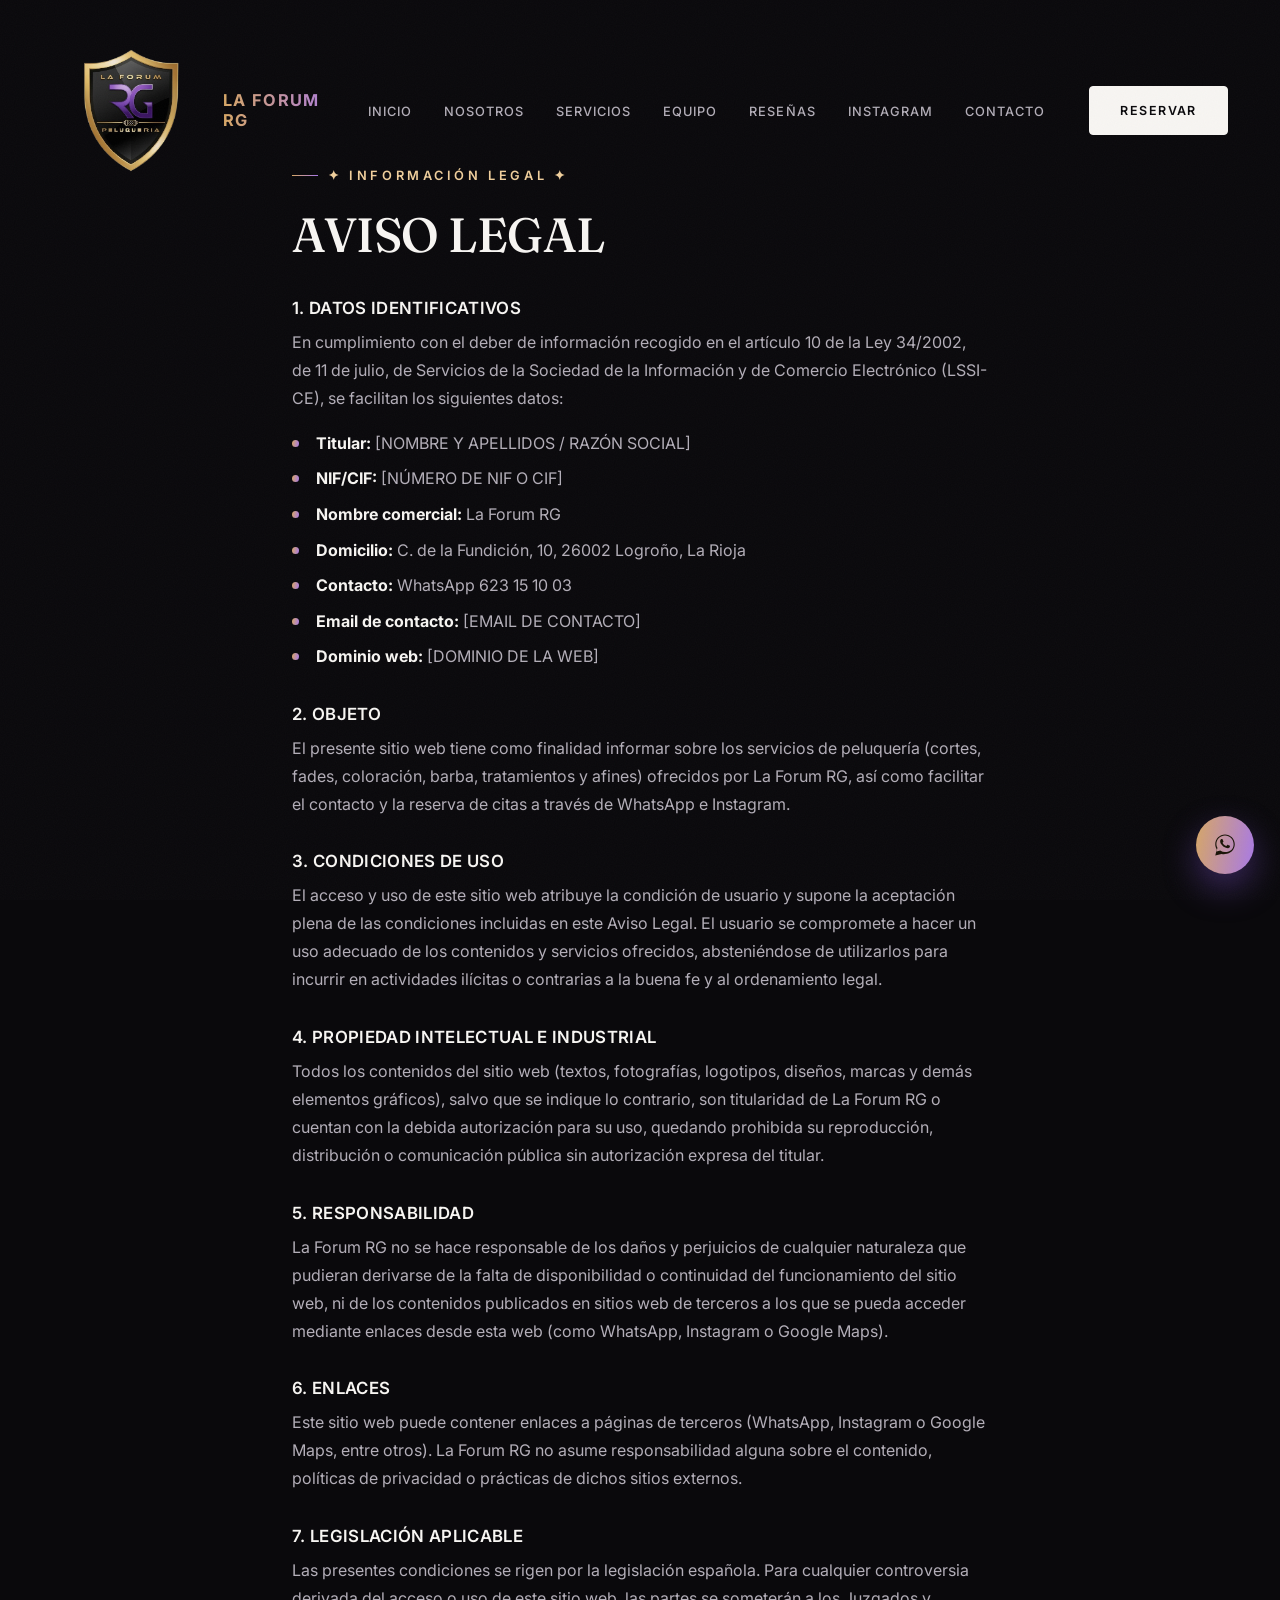
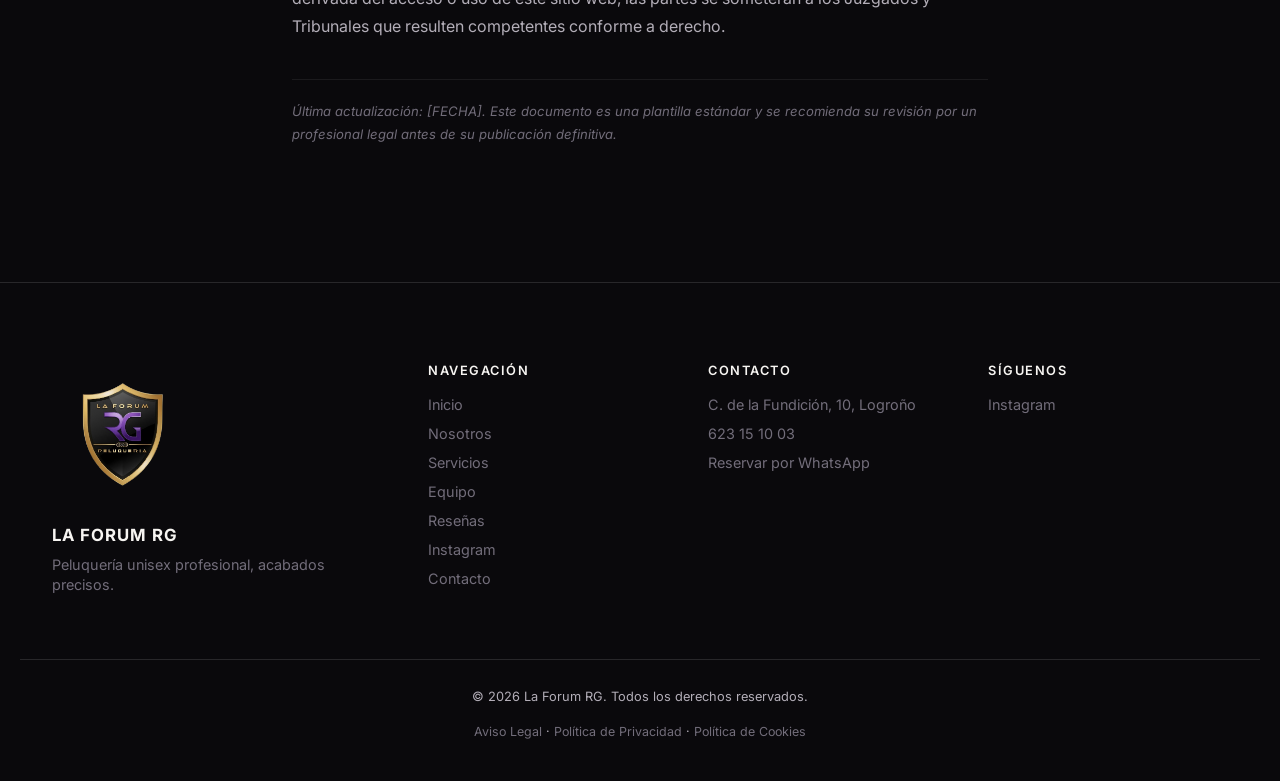
==== commit e97a5767: "Add files via upload" ====
--- a/aviso-legal.html
+++ b/aviso-legal.html
@@ -31,6 +31,7 @@
         <li><a href="index.html#nosotros" class="nav-link">Nosotros</a></li>
         <li><a href="index.html#servicios" class="nav-link">Servicios</a></li>
         <li><a href="index.html#equipo" class="nav-link">Equipo</a></li>
+        <li><a href="index.html#resenas" class="nav-link">Reseñas</a></li>
         <li><a href="index.html#instagram" class="nav-link">Instagram</a></li>
         <li><a href="index.html#contacto" class="nav-link">Contacto</a></li>
       </ul>
@@ -139,6 +140,7 @@
       <a href="index.html#nosotros">Nosotros</a>
       <a href="index.html#servicios">Servicios</a>
       <a href="index.html#equipo">Equipo</a>
+      <a href="index.html#resenas">Reseñas</a>
       <a href="index.html#instagram">Instagram</a>
       <a href="index.html#contacto">Contacto</a>
     </div>
--- a/css/style.css
+++ b/css/style.css
@@ -185,8 +185,8 @@
   gap: 12px;
 }
 .brand-logo{
-  width: 142px;
-  height: 142px;
+  width: 168px;
+  height: 168px;
   object-fit: contain;
 }
 .brand-text{
@@ -243,7 +243,7 @@
 ============================================================= */
 .hero{
   position: relative;
-  min-height: 100vh;
+  min-height: max(980px, 100vh);
   display: flex;
   align-items: center;
   padding-top: 120px;
@@ -254,17 +254,26 @@
   position: absolute;
   inset: 0;
   z-index: 0;
-  background: url("../assets/neon-sign.jpg") 142% 40% / 75% auto no-repeat;
+  background: url("../assets/neon-sign.jpg") 126% 40% / 65% auto no-repeat;
   filter: saturate(1.8) contrast(1.15) brightness(1.15);
-  -webkit-mask-image: linear-gradient(90deg, transparent 0%, transparent 24%, black 52%);
-  mask-image: linear-gradient(90deg, transparent 0%, transparent 24%, black 52%);
+  -webkit-mask-image:
+    linear-gradient(90deg, transparent 0%, transparent 32%, black 58%),
+    linear-gradient(180deg, transparent 0%, black 14%, black 52%, transparent 94%),
+    linear-gradient(90deg, black 0%, black 82%, transparent 100%);
+  mask-image:
+    linear-gradient(90deg, transparent 0%, transparent 32%, black 58%),
+    linear-gradient(180deg, transparent 0%, black 14%, black 52%, transparent 94%),
+    linear-gradient(90deg, black 0%, black 82%, transparent 100%);
+  -webkit-mask-composite: source-in, source-in;
+  mask-composite: intersect;
 }
 .hero-scrim{
   position: absolute;
   inset: 0;
   z-index: 0;
-  background: linear-gradient(90deg, var(--black) 0%, var(--black) 22%, rgba(10,9,12,.85) 34%, rgba(10,9,12,.5) 44%, rgba(10,9,12,.18) 54%, transparent 64%);
-}
+  background: linear-gradient(90deg, var(--black) 0%, var(--black) 28%, rgba(10,9,12,.85) 40%, rgba(10,9,12,.5) 50%, rgba(10,9,12,.18) 60%, transparent 70%);
+}
+.hero-neon-mobile{ display: none; }
 .hero-inner{
   position: relative;
   z-index: 1;
@@ -418,6 +427,8 @@
 .section-sub{ margin-top: 6px; }
 .team .section-head{ max-width: 760px; }
 .team .section-head h2{ font-size: clamp(1.7rem, 3.4vw, 2.6rem); white-space: nowrap; }
+.reviews .section-head{ max-width: 820px; }
+.reviews .section-head h2{ font-size: clamp(1.5rem, 3vw, 2.6rem); white-space: nowrap; }
 
 section{ padding: 130px 0; }
 
@@ -576,9 +587,138 @@
 }
 
 /* =============================================================
+   REVIEWS
+============================================================= */
+.reviews{ background: var(--black); }
+.reviews-carousel{
+  position: relative;
+  display: flex;
+  align-items: center;
+  justify-content: center;
+  gap: 18px;
+  max-width: 760px;
+  margin: 0 auto;
+}
+.reviews-viewport{
+  width: 100%;
+  max-width: 640px;
+  overflow: hidden;
+}
+.reviews-track{
+  display: flex;
+  transition: transform .55s cubic-bezier(.25,.8,.25,1);
+}
+.review-card{
+  position: relative;
+  flex: 0 0 100%;
+  max-width: 100%;
+  border: 1.5px solid rgba(215,167,101,.55);
+  border-radius: 20px;
+  background: var(--black-2);
+  padding: 48px 52px 40px;
+  text-align: center;
+  box-shadow: 0 0 46px rgba(215,167,101,.12), 0 40px 80px -30px rgba(124,79,209,.3);
+}
+.review-quote{
+  position: absolute;
+  top: 6px;
+  left: 26px;
+  font-family: var(--font-display);
+  font-size: 4rem;
+  line-height: 1;
+  color: transparent;
+  background: var(--gradient);
+  -webkit-background-clip: text;
+  background-clip: text;
+  opacity: .55;
+}
+.review-stars{
+  color: var(--gold-light);
+  letter-spacing: .2em;
+  font-size: 1rem;
+  margin-bottom: 16px;
+}
+.review-text{
+  font-family: var(--font-display);
+  font-size: 1.15rem;
+  line-height: 1.6;
+  color: var(--white);
+  font-style: italic;
+  margin: 0 0 22px;
+}
+.review-author{ display: flex; flex-direction: column; gap: 2px; }
+.review-name{
+  font-family: var(--font-body);
+  font-weight: 600;
+  font-size: .92rem;
+  letter-spacing: .04em;
+  color: var(--gold-light);
+}
+.review-source{
+  font-family: var(--font-body);
+  font-size: .76rem;
+  letter-spacing: .08em;
+  text-transform: uppercase;
+  color: var(--muted-2);
+}
+.reviews-arrow{
+  flex: 0 0 auto;
+  display: flex;
+  align-items: center;
+  justify-content: center;
+  width: 44px;
+  height: 44px;
+  border-radius: 50%;
+  border: 1px solid var(--line);
+  background: transparent;
+  color: var(--muted);
+  cursor: pointer;
+  transition: border-color var(--transition), color var(--transition), transform var(--transition);
+}
+.reviews-arrow svg{ width: 18px; height: 18px; }
+.reviews-arrow:hover{ border-color: var(--gold); color: var(--gold-light); transform: translateY(-2px); }
+.reviews-dots{
+  display: flex;
+  align-items: center;
+  justify-content: center;
+  gap: 10px;
+  margin-top: 30px;
+}
+.reviews-dots button{
+  width: 9px;
+  height: 9px;
+  padding: 0;
+  border-radius: 50%;
+  border: 1px solid rgba(255,255,255,.28);
+  background: rgba(255,255,255,.12);
+  cursor: pointer;
+  transition: background var(--transition), border-color var(--transition), transform var(--transition);
+}
+.reviews-dots button.active{
+  background: var(--gradient);
+  transform: scale(1.3);
+}
+.reviews-cta{
+  text-align: center;
+  margin-top: 34px;
+}
+.reviews-link{
+  font-family: var(--font-body);
+  font-weight: 600;
+  font-size: .82rem;
+  letter-spacing: .08em;
+  text-transform: uppercase;
+  color: var(--gold-light);
+  border-bottom: 1px solid rgba(215,167,101,.4);
+  padding-bottom: 2px;
+  transition: color var(--transition), border-color var(--transition);
+}
+.reviews-link:hover{ color: var(--white); border-color: var(--gold); }
+
+/* =============================================================
    INSTAGRAM FEATURE
 ============================================================= */
-.instagram{ background: var(--black); }
+.instagram{ background: var(--black); border-top: 1px solid var(--line); }
 .insta-card{
   max-width: 720px;
   margin: 0 auto;
@@ -964,6 +1104,49 @@
   .floating-cta{ display: flex; }
 }
 
+@media (max-width: 760px){
+  .brand-logo{ width: 84px; height: 84px; }
+  .brand-text{ font-size: .82rem; }
+  .hero{
+    display: block;
+    min-height: auto;
+    padding-top: 150px;
+    padding-bottom: 0;
+  }
+  .hero-bg{ display: none; }
+  .hero-scrim{ display: none; }
+  .hero-neon-mobile{
+    display: block;
+    width: 100%;
+    height: min(58vw, 270px);
+    margin: 20px 0 28px;
+    background: url("../assets/neon-sign.jpg") 62% 42% / cover no-repeat;
+    filter: saturate(1.8) contrast(1.15) brightness(1.15);
+    -webkit-mask-image:
+      linear-gradient(90deg, transparent 0%, black 14%, black 86%, transparent 100%),
+      linear-gradient(180deg, transparent 0%, black 18%, black 82%, transparent 100%);
+    mask-image:
+      linear-gradient(90deg, transparent 0%, black 14%, black 86%, transparent 100%),
+      linear-gradient(180deg, transparent 0%, black 18%, black 82%, transparent 100%);
+    -webkit-mask-composite: source-in;
+    mask-composite: intersect;
+  }
+  .hero-text h1{ font-size: clamp(1.6rem, 7.4vw, 2.3rem); }
+  .hero-lead{ font-size: .95rem; }
+  .hero-actions{ margin: 26px 0 30px; }
+  .hero-status{ margin-bottom: 40px; }
+  .scroll-cue{ display: none; }
+  .team .section-head h2{ white-space: normal; }
+  .reviews .section-head h2{ white-space: normal; }
+  .team-name{ padding: 16px 16px; font-size: 1.3rem; line-height: 1.15; }
+  .reviews-carousel{ gap: 8px; }
+  .review-card{ padding: 40px 24px 30px; }
+  .review-quote{ font-size: 3rem; left: 16px; }
+  .review-text{ font-size: 1.02rem; }
+  .reviews-arrow{ width: 36px; height: 36px; }
+  .reviews-arrow svg{ width: 15px; height: 15px; }
+}
+
 @media (max-width: 620px){
   section{ padding: 90px 0; }
   .services-grid{ grid-template-columns: repeat(2, 1fr); }
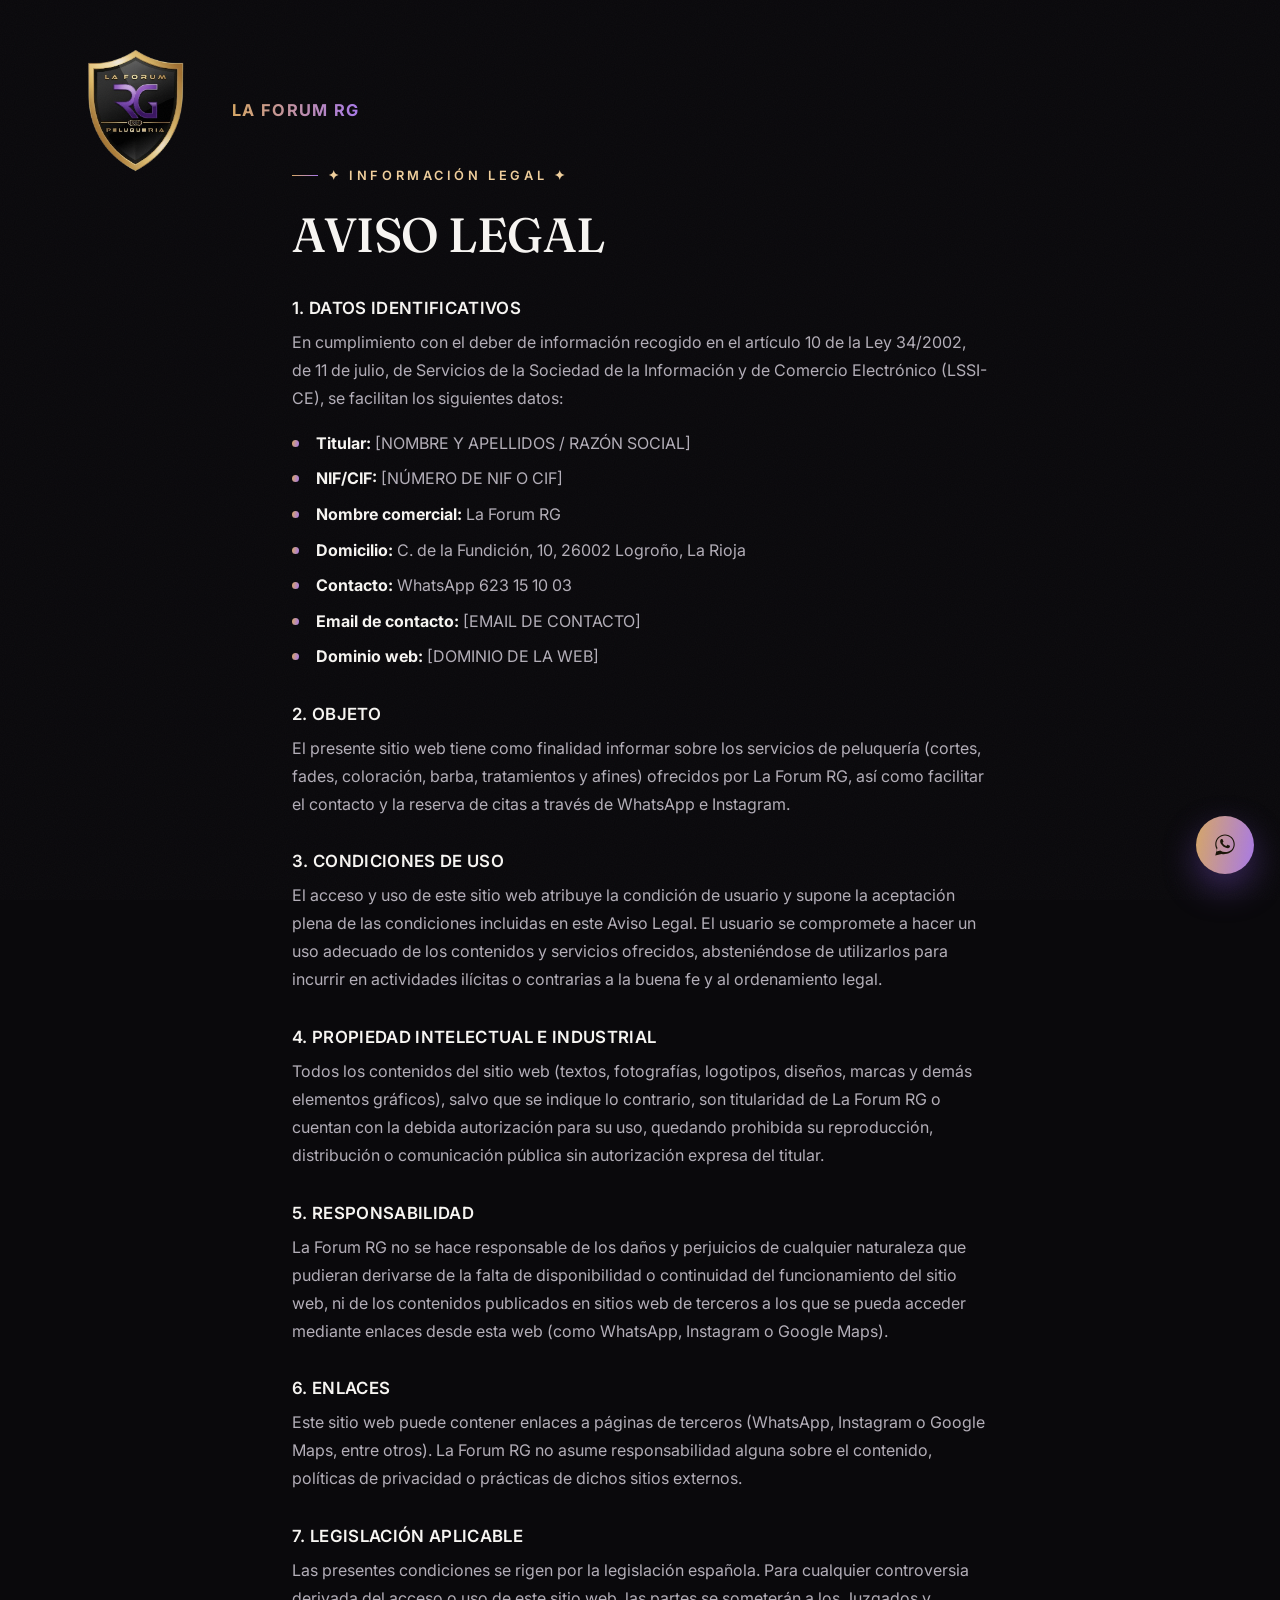
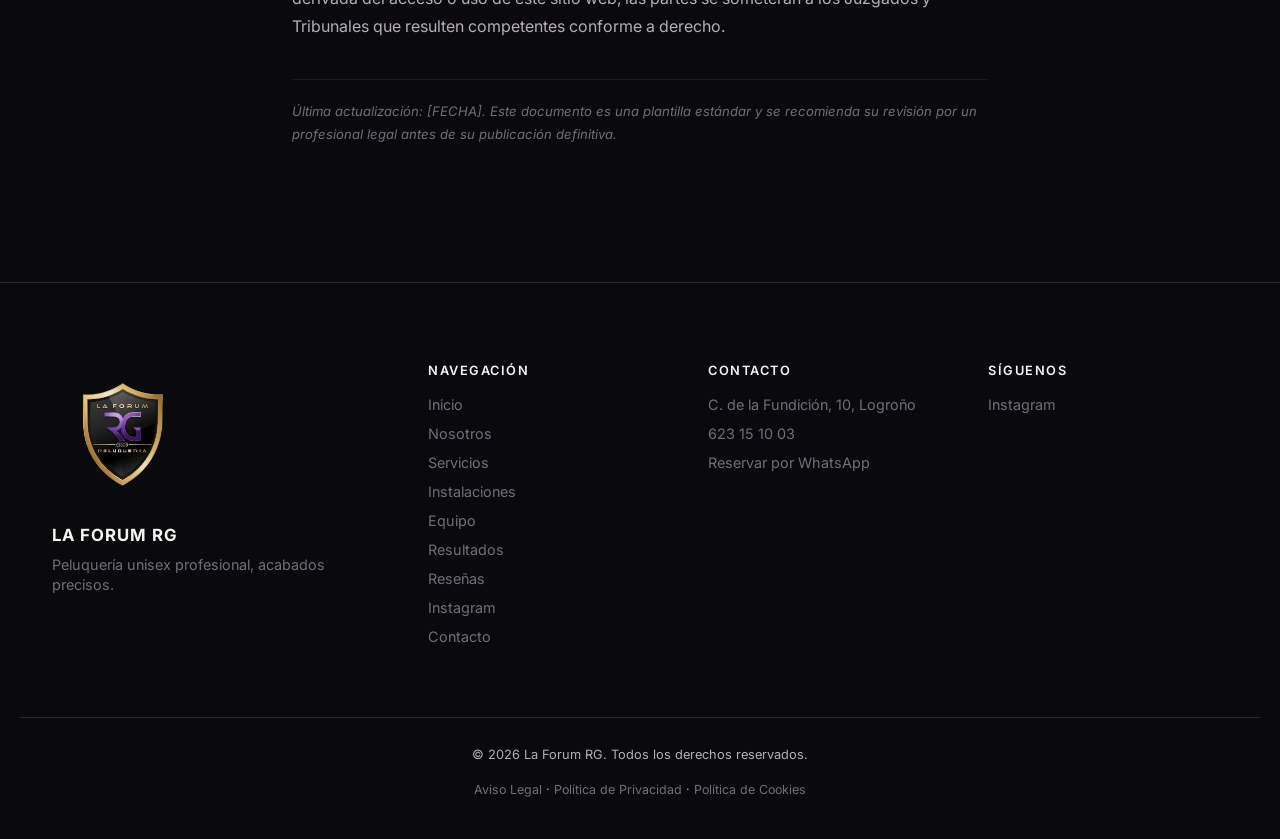
==== commit f14d87d8: "Add files via upload" ====
--- a/aviso-legal.html
+++ b/aviso-legal.html
@@ -30,7 +30,9 @@
         <li><a href="index.html#inicio" class="nav-link">Inicio</a></li>
         <li><a href="index.html#nosotros" class="nav-link">Nosotros</a></li>
         <li><a href="index.html#servicios" class="nav-link">Servicios</a></li>
+        <li><a href="index.html#instalaciones" class="nav-link">Instalaciones</a></li>
         <li><a href="index.html#equipo" class="nav-link">Equipo</a></li>
+        <li><a href="index.html#resultados" class="nav-link">Resultados</a></li>
         <li><a href="index.html#resenas" class="nav-link">Reseñas</a></li>
         <li><a href="index.html#instagram" class="nav-link">Instagram</a></li>
         <li><a href="index.html#contacto" class="nav-link">Contacto</a></li>
@@ -139,7 +141,9 @@
       <a href="index.html#inicio">Inicio</a>
       <a href="index.html#nosotros">Nosotros</a>
       <a href="index.html#servicios">Servicios</a>
+      <a href="index.html#instalaciones">Instalaciones</a>
       <a href="index.html#equipo">Equipo</a>
+      <a href="index.html#resultados">Resultados</a>
       <a href="index.html#resenas">Reseñas</a>
       <a href="index.html#instagram">Instagram</a>
       <a href="index.html#contacto">Contacto</a>
--- a/css/style.css
+++ b/css/style.css
@@ -182,6 +182,7 @@
 .brand{
   display: flex;
   align-items: center;
+  flex-shrink: 0;
   gap: 12px;
 }
 .brand-logo{
@@ -193,6 +194,7 @@
   font-family: var(--font-body);
   font-size: 1.02rem;
   font-weight: 700;
+  white-space: nowrap;
   letter-spacing: .08em;
   text-transform: uppercase;
   background: linear-gradient(90deg, var(--gold), var(--purple));
@@ -201,14 +203,15 @@
   color: transparent;
 }
 
-.main-nav{ display: flex; align-items: center; gap: 44px; }
-.main-nav ul{ display: flex; gap: 32px; }
+.main-nav{ display: flex; align-items: center; gap: 26px; }
+.main-nav ul{ display: flex; gap: 17px; }
 .nav-link{
   font-family: var(--font-body);
-  font-size: .8rem;
+  font-size: .73rem;
   font-weight: 500;
-  letter-spacing: .08em;
-  text-transform: uppercase;
+  letter-spacing: .04em;
+  text-transform: uppercase;
+  white-space: nowrap;
   color: var(--muted);
   position: relative;
   padding-bottom: 4px;
@@ -548,6 +551,84 @@
 }
 
 /* =============================================================
+   TE PRESENTAMOS (INSTALACIONES)
+============================================================= */
+.venue{ background: var(--black); border-top: 1px solid var(--line); border-bottom: 1px solid var(--line); }
+.venue .section-head{ max-width: 760px; }
+.venue .section-head h2{ font-size: clamp(1.5rem, 3vw, 2.6rem); white-space: nowrap; }
+.venue-carousel{
+  position: relative;
+  display: flex;
+  align-items: center;
+  justify-content: center;
+  gap: 18px;
+  max-width: 820px;
+  margin: 0 auto;
+}
+.venue-viewport{
+  width: 100%;
+  max-width: 620px;
+  overflow: hidden;
+  border-radius: 20px;
+  border: 1.5px solid rgba(215,167,101,.55);
+  box-shadow: 0 0 46px rgba(215,167,101,.12), 0 40px 80px -30px rgba(124,79,209,.3);
+}
+.venue-track{
+  display: flex;
+  transition: transform .55s cubic-bezier(.25,.8,.25,1);
+}
+.venue-slide{
+  flex: 0 0 100%;
+  max-width: 100%;
+  margin: 0;
+  aspect-ratio: 4/5;
+  background: var(--black-2);
+}
+.venue-slide img{
+  width: 100%;
+  height: 100%;
+  object-fit: cover;
+  display: block;
+}
+.venue-arrow{
+  flex: 0 0 auto;
+  display: flex;
+  align-items: center;
+  justify-content: center;
+  width: 44px;
+  height: 44px;
+  border-radius: 50%;
+  border: 1px solid var(--line);
+  background: transparent;
+  color: var(--muted);
+  cursor: pointer;
+  transition: border-color var(--transition), color var(--transition), transform var(--transition);
+}
+.venue-arrow svg{ width: 18px; height: 18px; }
+.venue-arrow:hover{ border-color: var(--gold); color: var(--gold-light); transform: translateY(-2px); }
+.venue-dots{
+  display: flex;
+  align-items: center;
+  justify-content: center;
+  gap: 10px;
+  margin-top: 30px;
+}
+.venue-dots button{
+  width: 9px;
+  height: 9px;
+  padding: 0;
+  border-radius: 50%;
+  border: 1px solid rgba(255,255,255,.28);
+  background: rgba(255,255,255,.12);
+  cursor: pointer;
+  transition: background var(--transition), border-color var(--transition), transform var(--transition);
+}
+.venue-dots button.active{
+  background: var(--gradient);
+  transform: scale(1.3);
+}
+
+/* =============================================================
    TEAM
 ============================================================= */
 .team{ background: var(--black-2); border-top: 1px solid var(--line); border-bottom: 1px solid var(--line); }
@@ -587,9 +668,37 @@
 }
 
 /* =============================================================
+   GALERÍA DE RESULTADOS
+============================================================= */
+.gallery{ background: var(--black); }
+.gallery .section-head{ max-width: 820px; }
+.gallery .section-head h2{ font-size: clamp(1.5rem, 3vw, 2.6rem); white-space: nowrap; }
+.gallery-grid{
+  display: grid;
+  grid-template-columns: repeat(3, 1fr);
+  gap: 24px;
+}
+.gallery-card{
+  position: relative;
+  overflow: hidden;
+  margin: 0;
+  border-radius: var(--radius);
+  border: 1px solid var(--line);
+  background: var(--black-2);
+}
+.gallery-card img{
+  width: 100%;
+  aspect-ratio: 3/4;
+  object-fit: cover;
+  display: block;
+  transition: transform .6s ease;
+}
+.gallery-card:hover img{ transform: scale(1.06); }
+
+/* =============================================================
    REVIEWS
 ============================================================= */
-.reviews{ background: var(--black); }
+.reviews{ background: var(--black); border-top: 1px solid var(--line); }
 .reviews-carousel{
   position: relative;
   display: flex;
@@ -1072,17 +1181,7 @@
 /* =============================================================
    RESPONSIVE
 ============================================================= */
-@media (max-width: 980px){
-  .hero-inner{ margin-left: 0; }
-  .about-inner, .contact-inner{
-    grid-template-columns: 1fr;
-  }
-  .about-visual{ margin-bottom: 10px; max-width: 380px; }
-  .services-grid{ grid-template-columns: repeat(2, 1fr); }
-  .team-grid{ grid-template-columns: repeat(2, 1fr); }
-  .footer-inner{ grid-template-columns: 1fr 1fr; }
-  .insta-card{ padding: 48px 32px; text-align: center; flex-direction: column; }
-
+@media (max-width: 1360px){
   .main-nav{
     position: fixed;
     top: 0; right: -100%;
@@ -1101,6 +1200,19 @@
   .main-nav.open{ right: 0; }
   .main-nav ul{ flex-direction: column; gap: 24px; }
   .nav-toggle{ display: flex; }
+}
+
+@media (max-width: 980px){
+  .hero-inner{ margin-left: 0; }
+  .about-inner, .contact-inner{
+    grid-template-columns: 1fr;
+  }
+  .about-visual{ margin-bottom: 10px; max-width: 380px; }
+  .services-grid{ grid-template-columns: repeat(2, 1fr); }
+  .team-grid{ grid-template-columns: repeat(2, 1fr); }
+  .gallery-grid{ grid-template-columns: repeat(2, 1fr); }
+  .footer-inner{ grid-template-columns: 1fr 1fr; }
+  .insta-card{ padding: 48px 32px; text-align: center; flex-direction: column; }
   .floating-cta{ display: flex; }
 }
 
@@ -1138,6 +1250,8 @@
   .scroll-cue{ display: none; }
   .team .section-head h2{ white-space: normal; }
   .reviews .section-head h2{ white-space: normal; }
+  .gallery .section-head h2{ white-space: normal; }
+  .venue .section-head h2{ white-space: normal; }
   .team-name{ padding: 16px 16px; font-size: 1.3rem; line-height: 1.15; }
   .reviews-carousel{ gap: 8px; }
   .review-card{ padding: 40px 24px 30px; }
@@ -1145,6 +1259,9 @@
   .review-text{ font-size: 1.02rem; }
   .reviews-arrow{ width: 36px; height: 36px; }
   .reviews-arrow svg{ width: 15px; height: 15px; }
+  .venue-carousel{ gap: 8px; }
+  .venue-arrow{ width: 36px; height: 36px; }
+  .venue-arrow svg{ width: 15px; height: 15px; }
 }
 
 @media (max-width: 620px){
